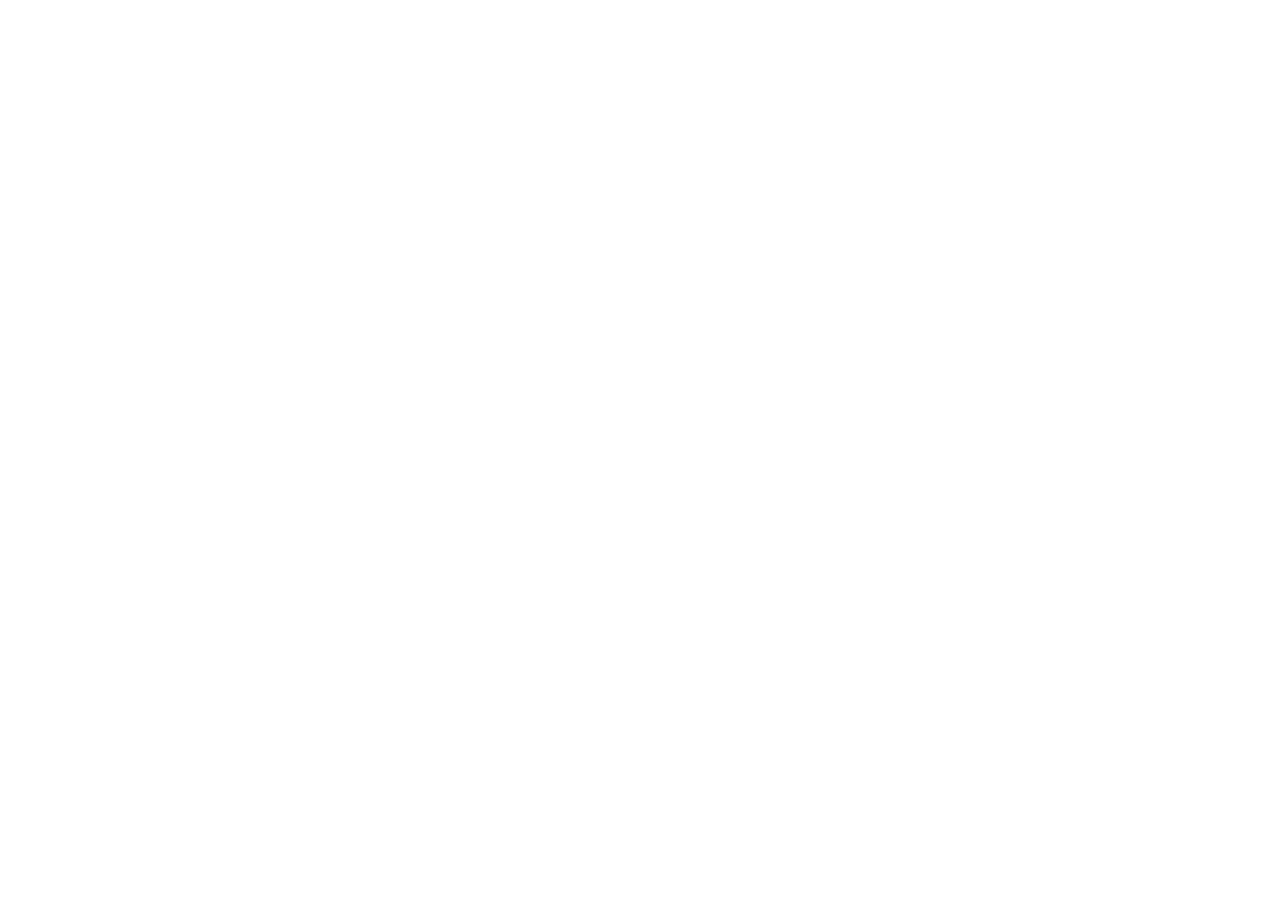
==== index.html @ b4451b31 "first commit" ====
<!DOCTYPE html>
<html lang="en">

<head>
    <meta charset="UTF-8">
    <meta name="viewport" content="width=device-width, initial-scale=1.0">
    <title>Doctor website</title>
    <link rel="stylesheet" href="style.css">
    <link href="https://cdn.jsdelivr.net/npm/bootstrap@5.3.8/dist/css/bootstrap.min.css" rel="stylesheet"
        integrity="sha384-sRIl4kxILFvY47J16cr9ZwB07vP4J8+LH7qKQnuqkuIAvNWLzeN8tE5YBujZqJLB" crossorigin="anonymous">
    
</head>

<body>

    <script src="https://cdn.jsdelivr.net/npm/bootstrap@5.3.8/dist/js/bootstrap.bundle.min.js" integrity="sha384-FKyoEForCGlyvwx9Hj09JcYn3nv7wiPVlz7YYwJrWVcXK/BmnVDxM+D2scQbITxI" crossorigin="anonymous"></script>

</body>

</html>
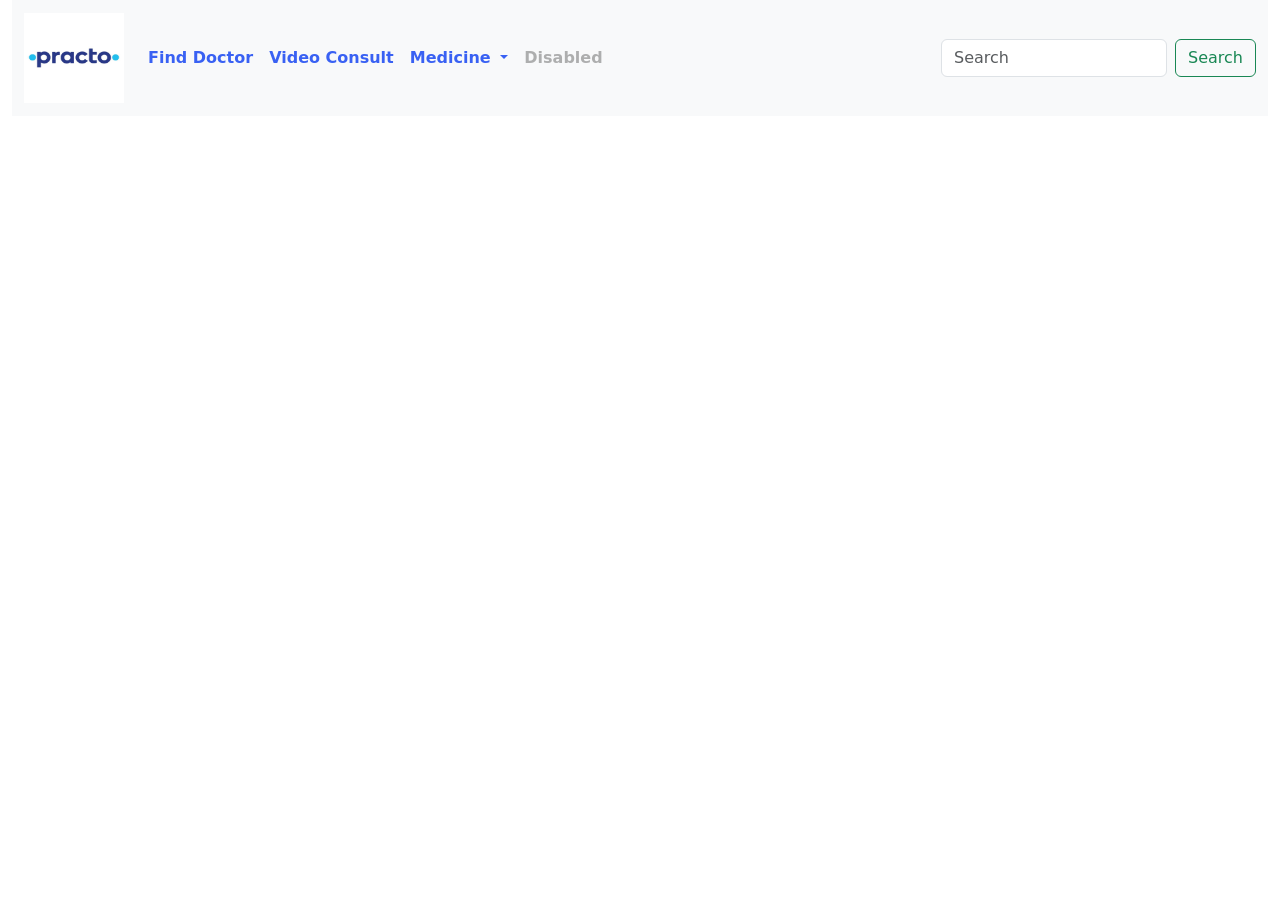
==== commit 55a68914: "nav menu" ====
--- a/index.html
+++ b/index.html
@@ -8,12 +8,125 @@
     <link rel="stylesheet" href="style.css">
     <link href="https://cdn.jsdelivr.net/npm/bootstrap@5.3.8/dist/css/bootstrap.min.css" rel="stylesheet"
         integrity="sha384-sRIl4kxILFvY47J16cr9ZwB07vP4J8+LH7qKQnuqkuIAvNWLzeN8tE5YBujZqJLB" crossorigin="anonymous">
-    
+
 </head>
 
 <body>
+    <div class="container-fluid">
+        <nav class="navbar navbar-expand-lg bg-body-tertiary">
+            <div class="container-fluid">
+                <a class="navbar-brand " href="#"><img src="./asset/Practo Logo PNG Vector (EPS) Free Download.jpg  "
+                        class="logo"></a>
+                <button class="navbar-toggler" type="button" data-bs-toggle="collapse"
+                    data-bs-target="#navbarSupportedContent" aria-controls="navbarSupportedContent"
+                    aria-expanded="false" aria-label="Toggle navigation">
+                    <span class="navbar-toggler-icon"></span>
+                </button>
+                <div class="collapse navbar-collapse" id="navbarSupportedContent">
+                    <ul class="navbar-nav me-auto mb-2 mb-lg-0">
+                        <li class="nav-item">
+                            <a class="nav-link" aria-current="page" href="#">Find Doctor</a>
+                        </li>
+                        <li class="nav-item">
+                            <a class="nav-link" href="#">Video Consult</a>
+                        </li>
+                        <li class="nav-item dropdown">
+                            <a class="nav-link dropdown-toggle" href="#" data-bs-toggle="modal"
+                                data-bs-target="#staticBackdrop">
+                                Medicine
+                            </a>
+                            <ul class="modal">
+                                <li><a class="dropdown-item" href="#">Action</a></li>
+                                <li><a class="dropdown-item" href="#">Another action</a></li>
+                                <li>
+                                    <hr class="dropdown-divider">
+                                </li>
+                                <li><a class="dropdown-item" href="#">Something else here</a></li>
+                            </ul>
+                        </li>
+                        <!-- Modal -->
+                        <div class="modal cart_section fade " id="staticBackdrop" data-bs-backdrop="static"
+                            data-bs-keyboard="false" tabindex="-1" aria-labelledby="staticBackdropLabel"
+                            aria-hidden="true">
+                            <div class="modal-dialog modal-xl">
+                                <div class="modal-content">
+                                    <div class="modal-header">
+                                        <h1 class="modal-title fs-5" id="staticBackdropLabel">Shop</h1>
+                                        <button type="button" class="btn-close" data-bs-dismiss="modal"
+                                            aria-label="Close"></button>
+                                    </div>
+                                    <div class="modal-body">
+                                        <div class="list_1">
 
-    <script src="https://cdn.jsdelivr.net/npm/bootstrap@5.3.8/dist/js/bootstrap.bundle.min.js" integrity="sha384-FKyoEForCGlyvwx9Hj09JcYn3nv7wiPVlz7YYwJrWVcXK/BmnVDxM+D2scQbITxI" crossorigin="anonymous"></script>
+                                            <ul class="list_item p">
+                                                <li><a class="dropdown-item py-2" href="#">Shop By Category</a></li>
+                                                <li><a class="dropdown-item py-2" href="#">Product Grid</a></li>
+                                                <li>
+                                                    <a class="dropdown-item py-2" href="#">Cart</a>
+                                                </li>
+                                                <li><a class="dropdown-item py-2" href="#">Checkout</a></li>
+                                                <li><a class="dropdown-item py-2" href="#">Wishlist</a></li>
+                                                <li><a class="dropdown-item py-2" href="#">Login - Register</a></li>
+                                            </ul>
+                                        </div>
+                                        <div class="card_2">
+                                            <div class="d-flex ">
+
+                                            <div class="card mx-2" style="width: 18rem;">
+                                                <img src="./asset/image.png" class="card-img-top" alt="...">
+                                                <div class="card-body">
+                                                    <img src="./asset/star.png" class="w-25">
+                                                    <h5 class="card-title">Blue medical T -Shirt</h5>
+                                                    <p class="card-text text-primary fw-bold">550/-</p>
+                                                </div>
+                                            </div>
+
+                                            <div class="card mx-2" style="width: 18rem;">
+                                                <img src="./asset/bp.png" class="card-img-top" alt="...">
+                                                <div class="card-body">
+                                                    <img src="./asset/star.png" class="w-25">
+                                                    <h5 class="card-title">Electronic Tonometer</h5>
+                                                    <p class="card-text text-primary fw-bold">1900/-</p>
+                                                </div>
+                                            </div>
+
+                                            <div class="card mx-2" style="width: 18rem;">
+                                                <img src="./asset/thermomiter.png" class="card-img-top" alt="...">
+                                                <div class="card-body">
+                                                    <img src="./asset/star.png" class="w-25">
+                                                    <h5 class="card-title">Blue medical T -Shirt</h5>
+                                                    <p class="card-text text-primary fw-bold">550/-</p>
+                                                </div>
+                                            </div>
+
+                                            </div>
+
+                                        </div>
+
+                                    </div>
+                                    
+                                </div>
+                            </div>
+                        </div>
+                        <li class="nav-item">
+                            <a class="nav-link disabled" aria-disabled="true">Disabled</a>
+                        </li>
+                    </ul>
+                    <form class="d-flex" role="search">
+                        <input class="form-control me-2" type="search" placeholder="Search" aria-label="Search" />
+                        <button class="btn btn-outline-success" type="submit">Search</button>
+                    </form>
+                </div>
+            </div>
+        </nav>
+    </div>
+
+
+
+
+    <script src="https://cdn.jsdelivr.net/npm/bootstrap@5.3.8/dist/js/bootstrap.bundle.min.js"
+        integrity="sha384-FKyoEForCGlyvwx9Hj09JcYn3nv7wiPVlz7YYwJrWVcXK/BmnVDxM+D2scQbITxI"
+        crossorigin="anonymous"></script>
 
 </body>
 
--- a/style.css
+++ b/style.css
@@ -0,0 +1,47 @@
+*{
+    text-decoration: none;
+    margin: 0px;
+    padding: 0px;
+    box-sizing: 0px;
+}
+:root{
+  --text-secondary: #3961F3;
+  --text-primary: #000000;
+}
+a{
+    text-decoration: none;
+}
+.logo{
+    width: 100px;
+    height: 90px;
+}
+
+.nav-item .nav-link{
+    color: var(--text-secondary);
+    font-weight: bold;
+}
+.list_item {
+    list-style: none;
+
+
+}
+.modal-body{
+    display: flex;
+    margin: 10px;
+    gap: 30px;
+}
+.card-title{
+    padding: 0px;
+}
+
+.cart_section{
+    width: 1500px;
+}
+li .dropdown-item:hover{
+    color: #3961F3;
+    text-decoration: underline;
+    
+}
+.list_item{
+    padding: 10px 0px;
+}
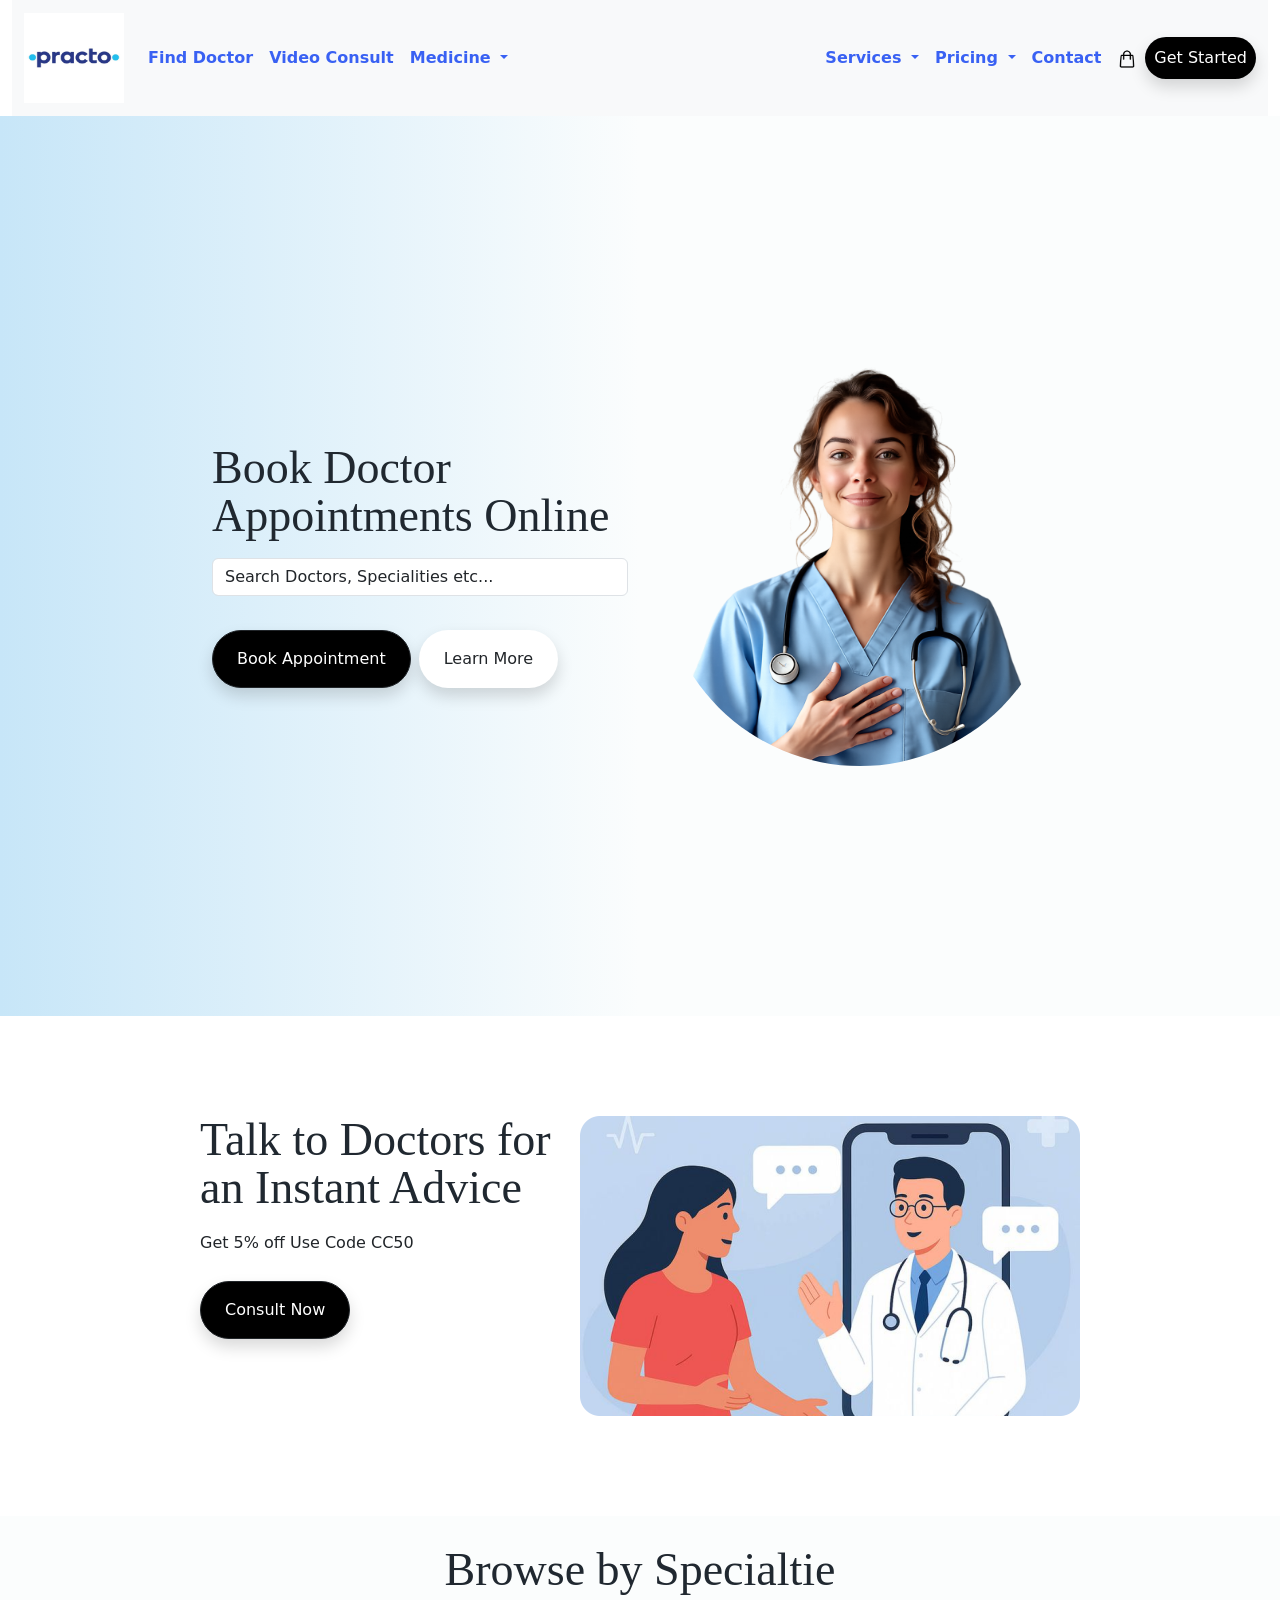
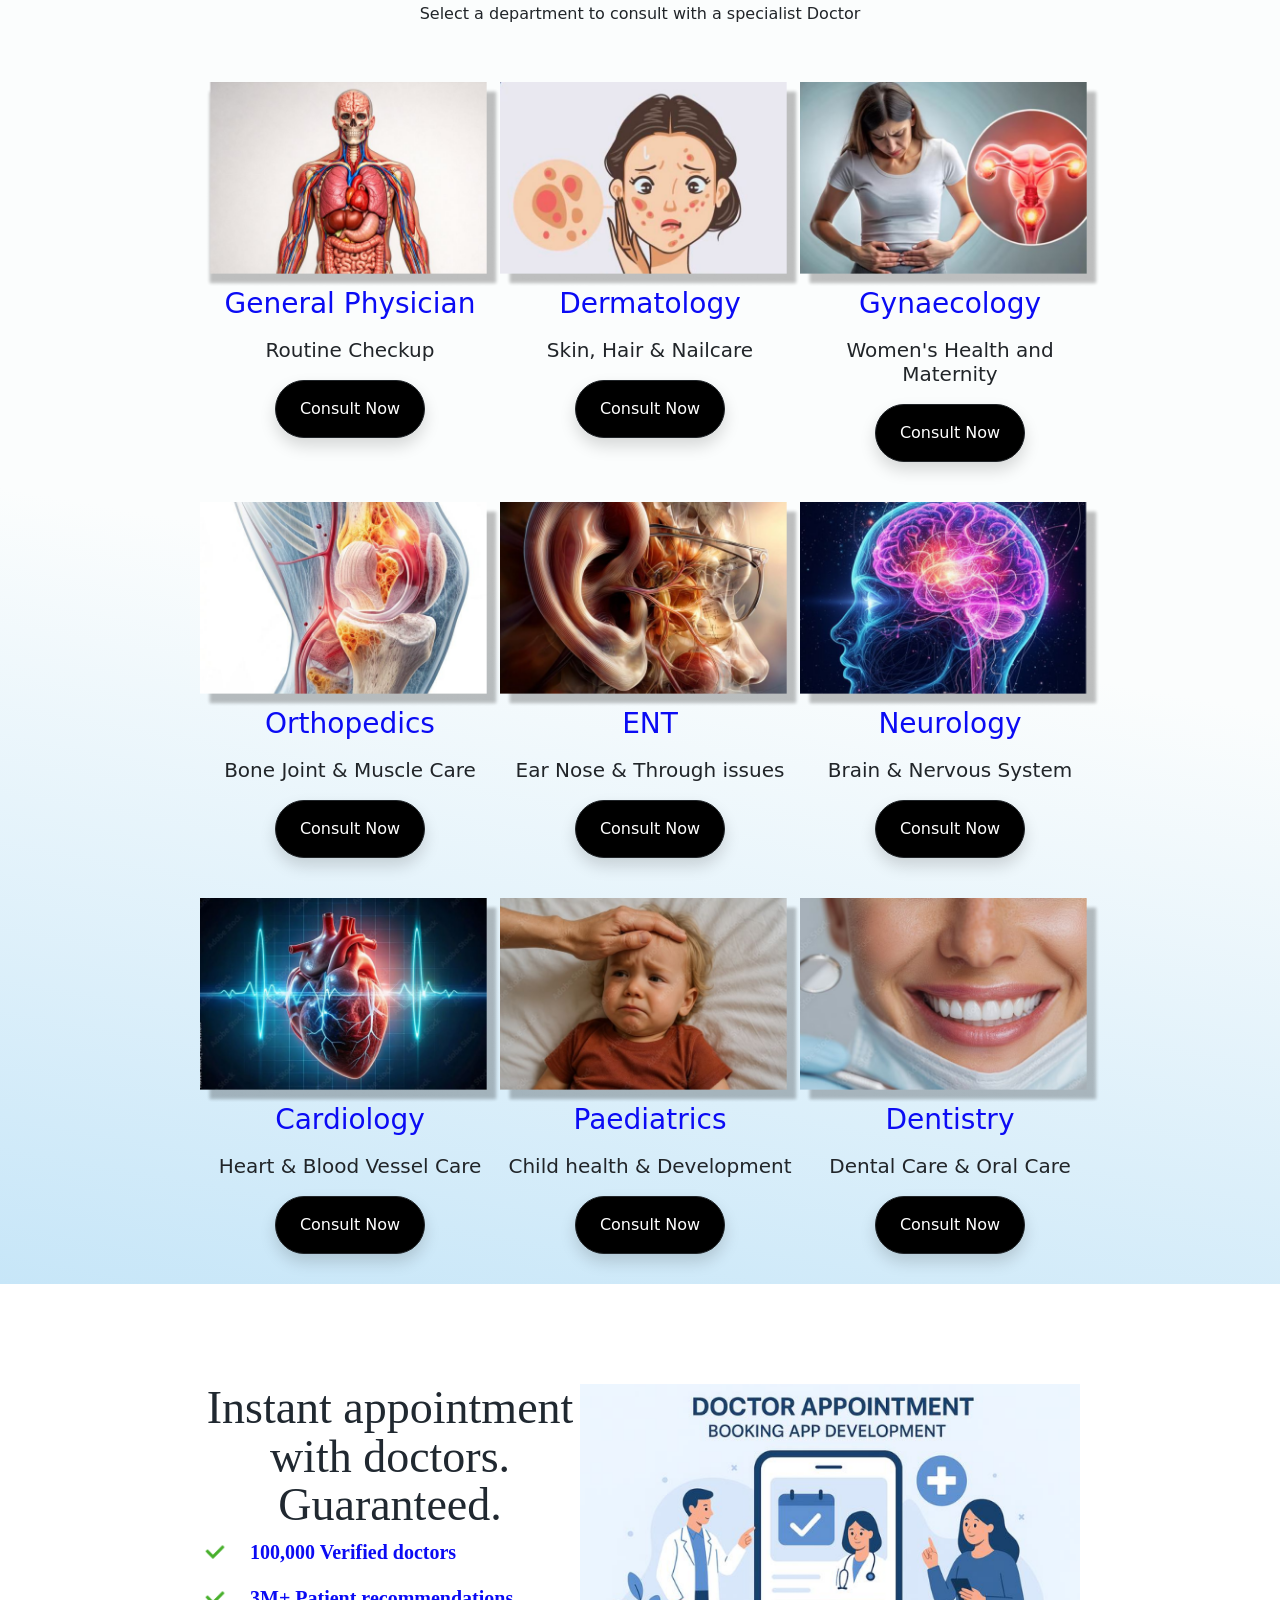
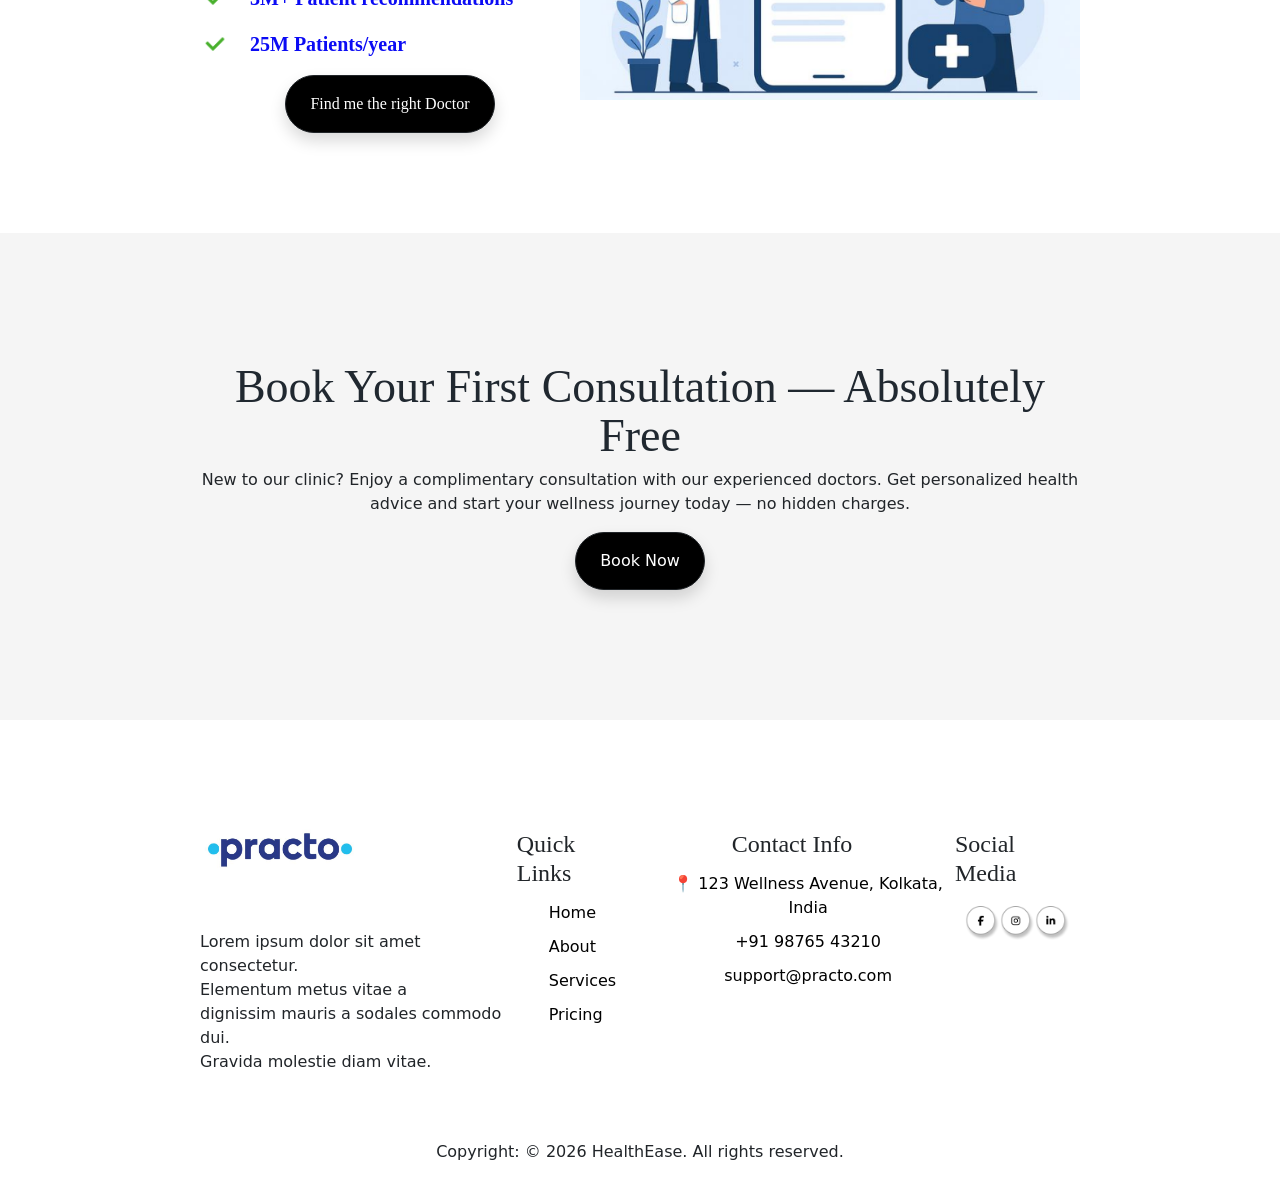
==== commit e567977b: "new git push" ====
--- a/index.html
+++ b/index.html
@@ -4,7 +4,7 @@
 <head>
     <meta charset="UTF-8">
     <meta name="viewport" content="width=device-width, initial-scale=1.0">
-    <title>Doctor website</title>
+    <title>Doctor Homepg</title>
     <link rel="stylesheet" href="style.css">
     <link href="https://cdn.jsdelivr.net/npm/bootstrap@5.3.8/dist/css/bootstrap.min.css" rel="stylesheet"
         integrity="sha384-sRIl4kxILFvY47J16cr9ZwB07vP4J8+LH7qKQnuqkuIAvNWLzeN8tE5YBujZqJLB" crossorigin="anonymous">
@@ -12,10 +12,11 @@
 </head>
 
 <body>
+    <!-- Navbar -->
     <div class="container-fluid">
         <nav class="navbar navbar-expand-lg bg-body-tertiary">
             <div class="container-fluid">
-                <a class="navbar-brand " href="#"><img src="./asset/Practo Logo PNG Vector (EPS) Free Download.jpg  "
+                <a class="navbar-brand " href="#"><img src="./asset/practo.jpg"
                         class="logo"></a>
                 <button class="navbar-toggler" type="button" data-bs-toggle="collapse"
                     data-bs-target="#navbarSupportedContent" aria-controls="navbarSupportedContent"
@@ -25,11 +26,13 @@
                 <div class="collapse navbar-collapse" id="navbarSupportedContent">
                     <ul class="navbar-nav me-auto mb-2 mb-lg-0">
                         <li class="nav-item">
-                            <a class="nav-link" aria-current="page" href="#">Find Doctor</a>
+                            <a class="nav-link" aria-current="page" href="./Pages/find_doctor.html">Find Doctor</a>
                         </li>
                         <li class="nav-item">
                             <a class="nav-link" href="#">Video Consult</a>
                         </li>
+
+                        <!-- Medicine dropdown -->
                         <li class="nav-item dropdown">
                             <a class="nav-link dropdown-toggle" href="#" data-bs-toggle="modal"
                                 data-bs-target="#staticBackdrop">
@@ -72,54 +75,419 @@
                                         <div class="card_2">
                                             <div class="d-flex ">
 
-                                            <div class="card mx-2" style="width: 18rem;">
-                                                <img src="./asset/image.png" class="card-img-top" alt="...">
-                                                <div class="card-body">
-                                                    <img src="./asset/star.png" class="w-25">
-                                                    <h5 class="card-title">Blue medical T -Shirt</h5>
-                                                    <p class="card-text text-primary fw-bold">550/-</p>
+                                                <div class="card mx-2" style="width: 18rem;">
+                                                    <img src="./asset/image.png" class="card-img-top" alt="...">
+                                                    <div class="card-body">
+                                                        <img src="./asset/star.png" class="w-25">
+                                                        <h5 class="card-title">Blue medical T -Shirt</h5>
+                                                        <p class="card-text text-primary fw-bold">550/-</p>
+                                                    </div>
                                                 </div>
+
+                                                <div class="card mx-2" style="width: 18rem;">
+                                                    <img src="./asset/bp.png" class="card-img-top" alt="...">
+                                                    <div class="card-body">
+                                                        <img src="./asset/star.png" class="w-25">
+                                                        <h5 class="card-title">Electronic Tonometer</h5>
+                                                        <p class="card-text text-primary fw-bold">1,900/-</p>
+                                                    </div>
+                                                </div>
+
+                                                <div class="card mx-2" style="width: 18rem;">
+                                                    <img src="./asset/thermomiter.png" class="card-img-top" alt="...">
+                                                    <div class="card-body">
+                                                        <img src="./asset/star.png" class="w-25">
+                                                        <h5 class="card-title">Digital Thermometer</h5>
+                                                        <p class="card-text text-primary fw-bold">1,550/-</p>
+                                                    </div>
+                                                </div>
+
                                             </div>
 
-                                            <div class="card mx-2" style="width: 18rem;">
-                                                <img src="./asset/bp.png" class="card-img-top" alt="...">
-                                                <div class="card-body">
-                                                    <img src="./asset/star.png" class="w-25">
-                                                    <h5 class="card-title">Electronic Tonometer</h5>
-                                                    <p class="card-text text-primary fw-bold">1900/-</p>
-                                                </div>
-                                            </div>
-
-                                            <div class="card mx-2" style="width: 18rem;">
-                                                <img src="./asset/thermomiter.png" class="card-img-top" alt="...">
-                                                <div class="card-body">
-                                                    <img src="./asset/star.png" class="w-25">
-                                                    <h5 class="card-title">Blue medical T -Shirt</h5>
-                                                    <p class="card-text text-primary fw-bold">550/-</p>
-                                                </div>
-                                            </div>
-
-                                            </div>
-
                                         </div>
 
                                     </div>
-                                    
+
                                 </div>
                             </div>
                         </div>
-                        <li class="nav-item">
-                            <a class="nav-link disabled" aria-disabled="true">Disabled</a>
-                        </li>
+
                     </ul>
-                    <form class="d-flex" role="search">
-                        <input class="form-control me-2" type="search" placeholder="Search" aria-label="Search" />
-                        <button class="btn btn-outline-success" type="submit">Search</button>
+
+
+                    <!-- Services Dropdown -->
+                    <li class="nav-item dropdown">
+                        <a class="nav-link dropdown-toggle p-2" href="#" id="servicesDropdown" role="button"
+                            data-bs-toggle="dropdown" aria-expanded="false">
+                            Services
+                        </a>
+
+                        <ul class="dropdown-menu services-menu" aria-labelledby="servicesDropdown">
+
+                            <li>
+                                <a class="dropdown-item" href="#">
+                                    General Consultation
+                                </a>
+                            </li>
+
+                            <li>
+                                <a class="dropdown-item" href="#">
+                                    Specialist Appointments
+                                </a>
+                            </li>
+
+                            <li>
+                                <a class="dropdown-item" href="#">
+                                    Online Video Consultation
+                                </a>
+                            </li>
+
+                            <li>
+                                <a class="dropdown-item" href="#">
+                                    Lab Tests & Diagnostics
+                                </a>
+                            </li>
+
+                        </ul>
+                    </li>
+
+
+                    <!-- pricing dropdown -->
+                    <li class="nav-item dropdown p-2">
+                        <a class="nav-link dropdown-toggle" href="#" id="servicesDropdown" role="button"
+                            data-bs-toggle="dropdown" aria-expanded="false">
+                            Pricing
+                        </a>
+
+                        <ul class="dropdown-menu services-menu" aria-labelledby="servicesDropdown">
+
+                            <li>
+                                <a class="dropdown-item" href="#">
+                                    Basic Plan
+                                </a>
+                            </li>
+
+                            <li>
+                                <a class="dropdown-item" href="#">
+                                    Professional Plan
+                                </a>
+                            </li>
+
+                            <li>
+                                <a class="dropdown-item" href="#">
+                                    Premium Plan
+                                </a>
+                            </li>
+
+
+
+                        </ul>
+                    </li>
+
+                    <!-- contact -->
+                    <li class="nav-item p-2">
+                        <a class="nav-link" href="#">Contact</a>
+                    </li>
+
+                    <!-- Cart -->
+                    <li class="nav-item p-2">
+                        <a class="nav-link" href="./Pages/cart.html"><img src="./asset/cart.png" alt="" width="20px"></a>
+                    </li>
+                    <!-- get started -->
+                    <button class="btn rounded-pill get-started shadow p-2" type="submit">Get Started</button>
                     </form>
                 </div>
             </div>
         </nav>
     </div>
+
+    <!-- Hero Section -->
+    <section class="hero-section">
+
+        <div class="container">
+            <div class="row align-items-center min-vh-100">
+
+                <!-- Left Content -->
+                <div class="col-lg-6">
+
+                    <h1 class="hero-title">
+                        Book Doctor<br>
+                        Appointments Online
+                    </h1>
+
+                    <!-- Search -->
+                    <div class="input-group ">
+
+                        <input class="form-control" type="text" value="Search Doctors, Specialities etc..."
+                            aria-label="readonly input example" readonly>
+
+                    </div>
+
+
+                    <!-- Buttons -->
+                    <div class="d-flex gap-2 mt-4">
+
+                        <button class="btn btn-dark rounded-pill px-4 py-3 shadow">
+                            Book Appointment
+                        </button>
+
+                        <button class="btn learn-btn rounded-pill px-4 py-3 shadow bg-white">
+                            Learn More
+                        </button>
+
+                    </div>
+
+                </div>
+
+
+                <!-- Right Image -->
+                <div class="col-lg-6 text-center">
+
+                    <img src="./asset/Doc.png" alt="Doctor" class="doctor-image rounded-circle" width="450px"
+                        height="450px">
+
+                </div>
+
+            </div>
+        </div>
+    </section>
+
+
+    <!--Talk to Doctors for an Instant Advice -->
+    <section class="part_2">
+        <div class="talk_to_doctor">
+            <h1 class="hero-title">
+                Talk to Doctors for an Instant Advice
+            </h1>
+            <p class="get_5_off">Get 5% off Use Code CC50</p>
+            <button class="btn btn-dark rounded-pill px-4 py-3 shadow">
+                Consult Now
+            </button>
+
+        </div>
+        <img src="./asset/cunsult.png" alt="" width="500px">
+
+        <div>
+
+        </div>
+    </section>
+
+    <!-- Browse by Specialtie -->
+    <section class="part_3">
+        <div class="browse_by">
+            <h1 class="hero-title">
+                Browse by Specialtie
+            </h1>
+            <p>Select a department to consult with a specialist Doctor</p>
+
+        </div>
+        <div class="all_department_cart">
+            <div class="general_physician">
+                <img src="./asset/general_physician.png" alt="" width="300px">
+                <h3 class="title_department">General Physician</h3>
+                <h5 class="routine">Routine Checkup</h5>
+                <button class="btn btn-dark rounded-pill px-4 py-3 shadow">
+                    Consult Now
+                </button>
+            </div>
+
+            <div class="general_physician">
+                <img src="./asset/derma.png" alt="" width="300px">
+                <h3 class="title_department">Dermatology</h3>
+                <h5 class="routine">Skin, Hair & Nailcare</h5>
+                <button class="btn btn-dark rounded-pill px-4 py-3 shadow">
+                    Consult Now
+                </button>
+            </div>
+
+            <div class="general_physician">
+                <img src="./asset/gyno.png" alt="" width="300px">
+                <h3 class="title_department">Gynaecology</h3>
+                <h5 class="routine">Women's Health and Maternity</h5>
+                <button class="btn btn-dark rounded-pill px-4 py-3 shadow">
+                    Consult Now
+                </button>
+            </div>
+        </div>
+
+        <div class="all_department_cart">
+            <div class="general_physician">
+                <img src="./asset/ortho.png" alt="" width="300px">
+                <h3 class="title_department">Orthopedics</h3>
+                <h5 class="routine">Bone Joint & Muscle Care</h5>
+                <button class="btn btn-dark rounded-pill px-4 py-3 shadow">
+                    Consult Now
+                </button>
+            </div>
+
+            <div class="general_physician">
+                <img src="./asset/ent.png" alt="" width="300px">
+                <h3 class="title_department">ENT</h3>
+                <h5 class="routine">Ear Nose & Through issues</h5>
+                <button class="btn btn-dark rounded-pill px-4 py-3 shadow">
+                    Consult Now
+                </button>
+            </div>
+
+            <div class="general_physician">
+                <img src="./asset/Neuro.png" alt="" width="300px">
+                <h3 class="title_department">Neurology</h3>
+                <h5 class="routine">Brain & Nervous System</h5>
+                <button class="btn btn-dark rounded-pill px-4 py-3 shadow">
+                    Consult Now
+                </button>
+            </div>
+        </div>
+
+        <div class="all_department_cart">
+            <div class="general_physician">
+                <img src="./asset/cardio.png" alt="" width="300px">
+                <h3 class="title_department">Cardiology</h3>
+                <h5 class="routine">Heart & Blood Vessel Care</h5>
+                <button class="btn btn-dark rounded-pill px-4 py-3 shadow">
+                    Consult Now
+                </button>
+            </div>
+
+            <div class="general_physician">
+                <img src="./asset/Child.png" alt="" width="300px">
+                <h3 class="title_department">Paediatrics</h3>
+                <h5 class="routine">Child health & Development</h5>
+                <button class="btn btn-dark rounded-pill px-4 py-3 shadow">
+                    Consult Now
+                </button>
+            </div>
+
+            <div class="general_physician">
+                <img src="./asset/dentist.png" alt="" width="300px">
+                <h3 class="title_department">Dentistry</h3>
+                <h5 class="routine">Dental Care & Oral Care</h5>
+                <button class="btn btn-dark rounded-pill px-4 py-3 shadow">
+                    Consult Now
+                </button>
+            </div>
+        </div>
+
+    </section>
+
+    <!-- Instant appointment with doctors. Guaranteed. -->
+    <section class="part_4">
+        <div class="heading">
+            <h1 class="hero-title">
+                Instant appointment with doctors. Guaranteed.
+            </h1>
+            <div class="check">
+                <div>
+                    <img src="./asset/check.png" alt="" width="30px">
+                </div>
+                <div>
+                    <p class="verified">100,000 Verified doctors</p>
+
+                </div>
+            </div>
+
+            <div class="check">
+                <div>
+                    <img src="./asset/check.png" alt="" width="30px">
+                </div>
+                <div>
+                    <p class="verified">3M+ Patient recommendations</p>
+
+                </div>
+            </div>
+
+            <div class="check">
+                <div>
+                    <img src="./asset/check.png" alt="" width="30px">
+                </div>
+                <div>
+                    <p class="verified">25M Patients/year</p>
+
+                </div>
+            </div>
+            <button class="btn btn-dark rounded-pill px-4 py-3 shadow">
+                Find me the right Doctor
+            </button>
+
+        </div>
+
+
+        <div>
+            <img src="./asset/appointment.png" alt="" width="500px">
+        </div>
+
+    </section>
+
+    <!--  Book Your First Consultation -->
+    <section class="part_5">
+
+        <div>
+            <h1 class="hero-title">
+                Book Your First Consultation — Absolutely Free </h1>
+            <p>New to our clinic? Enjoy a complimentary consultation with our experienced doctors. Get personalized
+                health advice and start your wellness journey today — no hidden charges.</p>
+            <button class="btn btn-dark rounded-pill px-4 py-3 shadow">
+                Book Now
+            </button>
+
+        </div>
+
+    </section>
+
+    <!--  Footer -->
+    <section class="part_6">
+        <div class="logo_1">
+            <img src="./asset/practo.jpg" alt="" width="160px">
+            <p>Lorem ipsum dolor sit amet consectetur. <br> Elementum metus vitae a <br> dignissim mauris a sodales commodo dui.
+                 <br>Gravida  molestie diam vitae.</p>
+        </div>
+
+        <div class="quick_link">
+            <h4 class="for_footer">Quick Links</h4>
+            <ul class="list_items">
+                <li><a href="#">Home</a></li>
+                <li><a href="#">About</a></li>
+                <li><a href="#">Services</a></li>
+                <li><a href="#">Pricing</a></li>
+            </ul>
+        </div>
+
+        <div class="contact_info">
+            <h4 class="for_footer">Contact Info</h4>
+            <ul class="list_items">
+                <li><a href="#">📍 123 Wellness Avenue, Kolkata, India</a></li>
+                <li><a href="#">+91 98765 43210</a></li>
+                <li><a href="#">support@practo.com</a></li>
+            </ul>
+
+        </div>
+
+        <div class="social_link">
+            <h4 class="for_footer">Social Media</h4>
+            <ul class="link_items">
+                <div>
+                    <li><a href="#"><img src="./asset/facebook.png" alt="" width="35px"></a></li>
+
+                </div>
+                <div>
+                    <li><a href="#"><img src="./asset/insta.png" alt="" width="35px"></a></li>
+
+
+                </div>
+                <div>
+                    <li><a href="#"><img src="./asset/linkedin.png" alt="" width="35px"></a></li>
+
+                </div>
+
+            </ul>
+
+        </div>
+       
+    </section>
+    <section class="Copyright">
+         <p>Copyright: © 2026 HealthEase. All rights reserved.</p>
+    </section>
+
 
 
 
--- a/style.css
+++ b/style.css
@@ -1,47 +1,482 @@
-*{
+* {
     text-decoration: none;
     margin: 0px;
-    padding: 0px;
-    box-sizing: 0px;
-}
-:root{
-  --text-secondary: #3961F3;
-  --text-primary: #000000;
-}
-a{
+    padding: 0px ;
+    box-sizing: border-box;
+    list-style: none;
+}
+
+:root {
+    --text-secondary: #3961F3;
+    --text-primary: #000000;
+}
+
+a {
     text-decoration: none;
 }
-.logo{
+
+.logo {
     width: 100px;
     height: 90px;
 }
 
-.nav-item .nav-link{
+.nav-item .nav-link {
     color: var(--text-secondary);
     font-weight: bold;
 }
+
 .list_item {
     list-style: none;
 
 
 }
-.modal-body{
+
+.modal-body {
     display: flex;
     margin: 10px;
     gap: 30px;
 }
-.card-title{
+
+.card-title {
     padding: 0px;
 }
 
-.cart_section{
+.cart_section {
     width: 1500px;
 }
-li .dropdown-item:hover{
+
+li .dropdown-item:hover {
     color: #3961F3;
     text-decoration: underline;
-    
-}
-.list_item{
+
+}
+
+.list_item {
     padding: 10px 0px;
+}
+
+.card-img-top:hover {}
+
+
+.get-started {
+    background-color: #000 !important;
+    color: #fff !important;
+    border: 1px solid #000;
+    transition: all 0.3s ease;
+}
+
+.get-started:hover {
+    background-color: #0d14e4 !important;
+    color: #f6f6fa !important;
+    border-color: #0a0a0a;
+    box-shadow: 0 .5rem 1rem rgba(13, 110, 253, .25);
+    transform: translateY(-2px);
+}
+
+.btn-dark {
+    background-color: #000 !important;
+    color: #fff !important;
+    transition: all 0.3s ease;
+    box-shadow: 15px black !important;
+}
+
+.btn-dark:hover {
+    background-color: #0d14e4 !important;
+    color: #f6f6fa !important;
+    box-shadow: 0 .5rem 1rem rgba(13, 110, 253, .25);
+    transform: translateY(-2px);
+
+}
+
+.rounded-pill:hover {
+    background-color: #0d14e4 !important;
+    color: #f6f6fa !important;
+    box-shadow: 0 .5rem 1rem rgba(13, 110, 253, .25);
+    transform: translateY(-2px);
+
+}
+
+
+.hero-title {
+    font-family: Georgia, serif;
+    font-size: 46px;
+    line-height: 1.05;
+    color: #202830;
+
+}
+
+.doctor-image {
+    width: 400px;
+    height: 400px;
+
+}
+
+.input-group {
+    padding: 10px 0px;
+}
+
+.hero-section {
+    padding: 0 200px;
+    background: linear-gradient(90deg, #c7e6f8 0%, #fbfdfd 50%);
+}
+
+.btn-check[disabled]+.btn,
+.btn-check:disabled+.btn {
+    pointer-events: none;
+    filter: none;
+    color: white;
+}
+
+.container-fluid {
+    padding: 0px 200px;
+}
+
+.container,
+.container-fluid,
+.container-xxl,
+.container-xl,
+.container-lg,
+.container-md,
+.container-sm {
+    --bs-gutter-x: 1.5rem;
+    --bs-gutter-y: 0;
+    width: 100%;
+    padding-right: calc(var(--bs-gutter-x)*0.5);
+    padding-left: calc(var(--bs-gutter-x)*0.5);
+    margin: 0px 300px;
+}
+
+.part_2 {
+    padding: 100px 200px;
+    display: flex;
+}
+
+.get_5_off {
+    padding: 10px 0px;
+}
+
+.browse_by {
+    text-align: center;
+    padding: 20px 0px;
+
+}
+
+.part_3 {
+    padding: 10px 200px;
+    background: linear-gradient(10deg, #c7e6f8 0%, #fbfdfd 50%);
+
+
+}
+
+.general_physician {
+    text-align: center;
+}
+
+.title_department {
+    color: #0b0bf4;
+}
+
+.routine {
+    padding: 10px 0px;
+}
+
+.all_department_cart {
+    display: flex;
+    justify-content: space-between;
+    padding: 20px 0px;
+}
+
+.part_4 {
+    padding: 100px 200px;
+    display: flex;
+}
+
+.guarnteed {
+    font-family: Georgia, serif;
+    color: #0b0bf4;
+}
+
+.heading {
+    display: ;
+}
+
+.verified {
+    font-size: 20px;
+    font-weight: 600;
+    color: #0b0bf4;
+}
+
+.check {
+    display: flex;
+    gap: 20px;
+
+}
+
+.part_5 {
+    padding: 130px 200px;
+    text-align: center;
+    background-color: #F5F5F5;
+
+}
+
+.for_footer {
+    font-family: Georgia, serif;
+
+}
+
+.list_items a {
+    text-decoration: none;
+    color: #000;
+
+}
+
+.list_items li {
+    padding: 5px 0px;
+}
+
+.link_items {
+    display: flex;
+    padding: 10px;
+
+}
+
+.part_6 {
+    padding: 50px 200px;
+    display: flex;
+    justify-content: space-between;
+}
+
+.quick_link {
+    padding: 60px 0px 0px 0px;
+}
+
+.contact_info {
+    padding: 60px 0px 0px 0px;
+    text-align: center;
+
+}
+
+.social_link {
+    padding: 60px 0px 0px 0px;
+
+}
+
+.Copyright {
+    text-align: center;
+}
+
+.breadcrumb-item active {
+    text-align: center;
+    color: #fff;
+
+}
+
+
+.breadcrumb a {
+    text-decoration: none;
+    text-align: center;
+    color: #fff;
+    font-weight: bold;
+
+}
+
+.heading {
+    font-family: Georgia, serif;
+    color: #fff;
+    text-align: center;
+}
+
+.cart_1 {
+
+    padding: 200px 300px;
+    background-image: url(./asset/Cartimage.jpg);
+    background-repeat: no-repeat;
+    background-size: cover;
+}
+
+.input-group {
+    border-radius: 20px;
+    width: 100px;
+    text-align: center;
+}
+
+.price {
+    color: #356ee9;
+}
+
+.date {
+    font-size: 15px;
+}
+
+.cart_2 {
+    display: flex;
+    justify-content: space-between;
+    padding: 50px 200px;
+}
+
+.product_cart {
+    display: flex;
+    gap: 10px;
+}
+
+.heading_finddoc {
+    font-family: Georgia, serif;
+
+}
+
+.list_form {
+    margin: 20px;
+    background-color: #f6f6f9;
+    padding: 20px;
+    border-radius: 10px;
+}
+
+.doc_name {
+    font-size: 15px;
+    font-weight: bold;
+}
+
+.btn-light {
+    box-shadow: #d5d5d5 2px 2px 1px 1px !important;
+    padding: 0px 10px;
+}
+
+.top_doctor {
+    display: flex;
+    margin: 30px;
+    background-color: #faf7f7;
+    padding: 20px;
+    border-radius: 20px;
+    gap: 10px;
+    box-shadow: #d5d5d5 2px 2px 1px 1px !important;
+
+
+}
+
+.doc_verify {
+    display: flex;
+    gap: 10px;
+}
+
+.rating {
+    display: flex;
+    gap: 10px;
+}
+
+.department {
+    padding: 0px;
+}
+
+.book_appointment {
+    background: linear-gradient(190deg, #c7e6f8 0%, #fbfdfd 80%);
+
+}
+
+.view_all {
+    color: #356ee9;
+    text-align: center;
+}
+
+.cercle {
+    background-color: #0b0bf4;
+    color: #F5F5F5;
+    width: 50px;
+    height: 50px;
+    border-radius: 50%;
+    text-align: center;
+    font-weight: bold;
+    font-size: 20px;
+    padding-top: 10px;
+}
+
+.cercle2 {
+    background-color: #F5F5F5;
+    color: #0c0c0c;
+    width: 50px;
+    height: 50px;
+    border-radius: 50%;
+    text-align: center;
+    font-weight: bold;
+    font-size: 20px;
+    padding-top: 10px;
+}
+
+.doctor_details {
+    display: flex;
+    justify-content: space-evenly;
+    padding: 20px 50px;
+    background: linear-gradient(190deg, #c7e6f8 0%, #fbfdfd 80%);
+
+
+}
+
+.summary {
+    display: flex;
+    justify-content: space-between;
+    text-align: center;
+}
+
+.steps_heading {
+    font-size: 12px;
+    padding: 10px 0px;
+}
+
+.rular {
+    width: 150px;
+    margin-top: 30px;
+
+}
+
+.dr_priya {
+    background-color: #F5F5F5;
+    border-radius: 20px;
+    display: flex;
+    justify-content: space-evenly;
+    padding: 20px 150px 10px 20px;
+    gap: 30px;
+    margin: 20px 0px;
+}
+
+.description_list {
+    padding: 0px 20px 0px 0px;
+}
+
+.qualities {
+    background-color: #F4F8FE;
+    margin: 20px;
+    padding: 30px;
+    border: 1px solid rgb(167, 167, 167);
+    display: flex;
+    justify-content: space-evenly;
+    border-radius: 10px;
+    text-align: center;
+    box-shadow: #b8b6b6 6px 5px;
+}
+.qualities_1{
+    display: flex;
+}
+
+.all_aboutdoc {
+    background-color: #F5F5F5;
+    border-radius: 20px;
+    box-shadow: #6a6a6a 6px 5px;
+}
+.experience_8years p{
+    padding: 5px 20px;
+    line-height: 2px;
+}
+.qualities_p{
+    font-weight: bold;
+}
+.view_more{
+    color: #478BE8;
+}
+.about_doctor{
+    margin: 20px;
+    padding: 10px 5px 20px 5px;
+}
+.available_date{
+    display: flex;
+    margin: 20px ;
+    gap: 15px;
 }
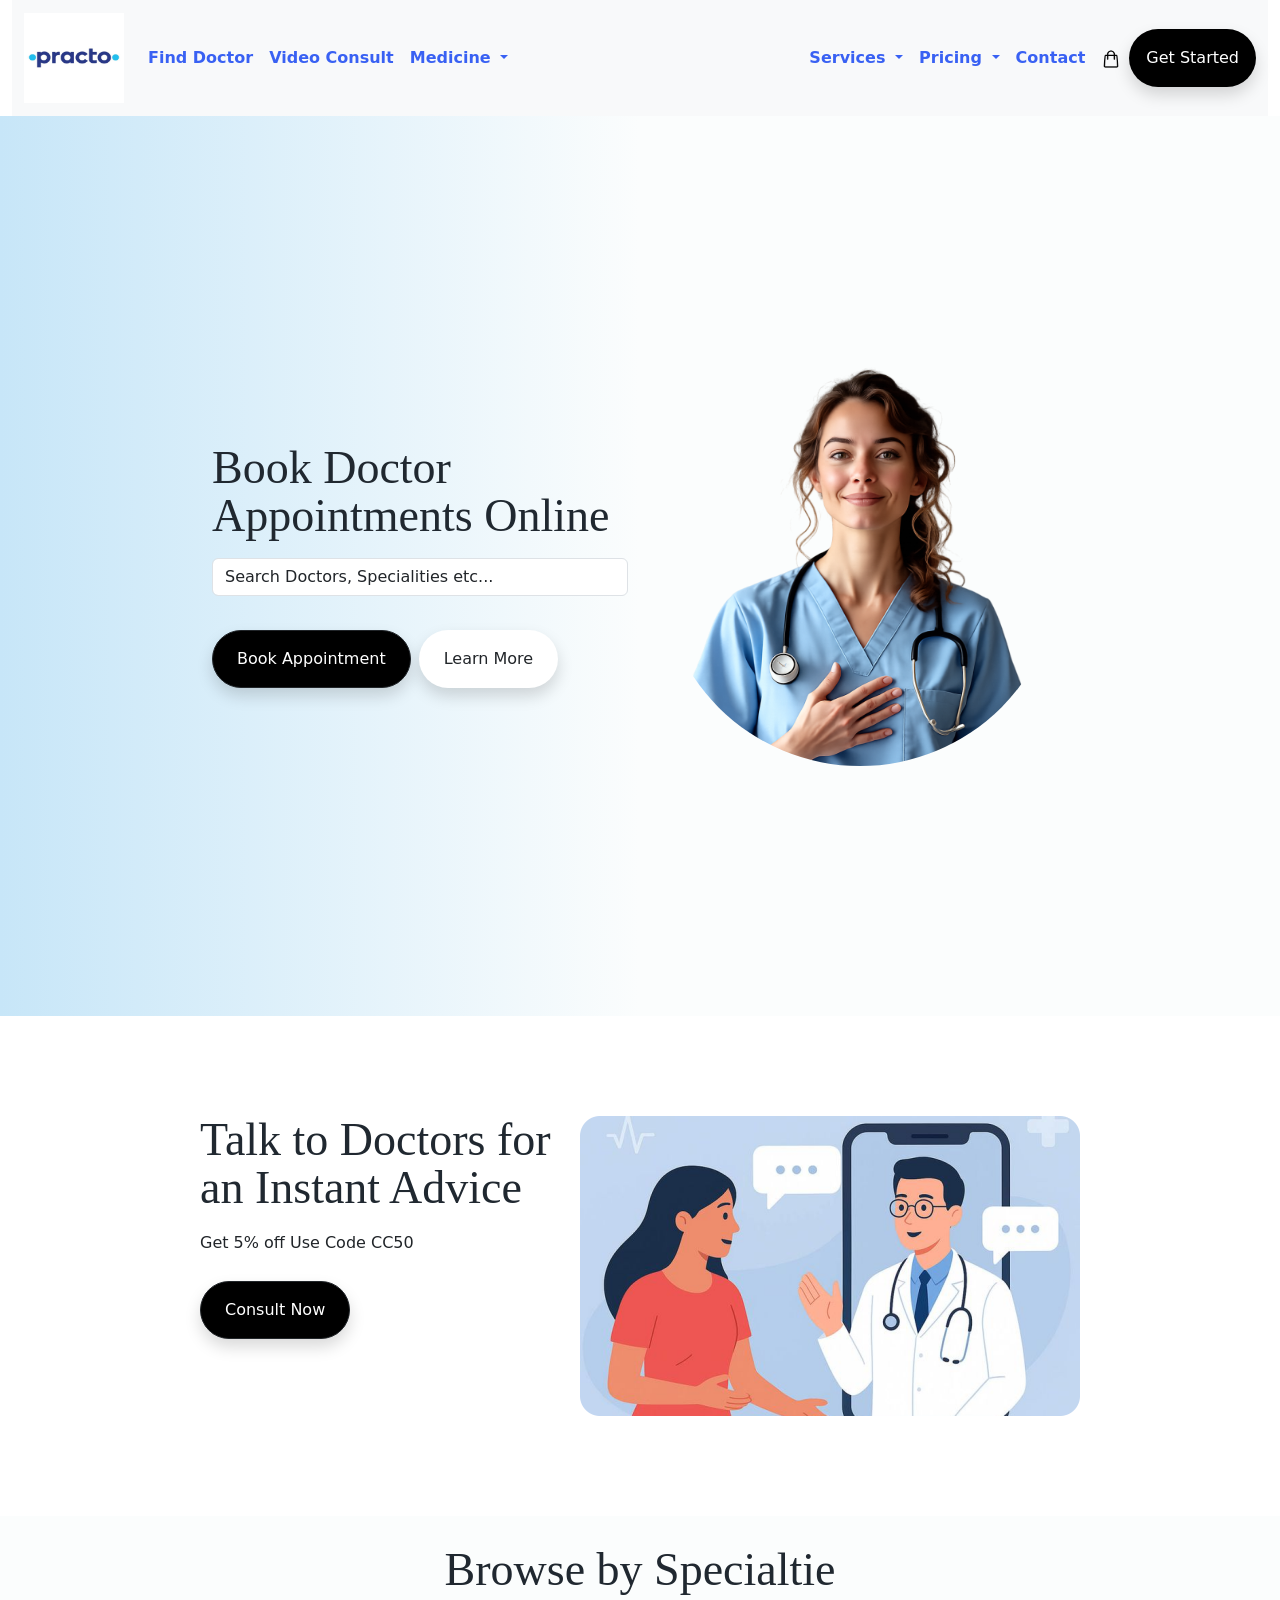
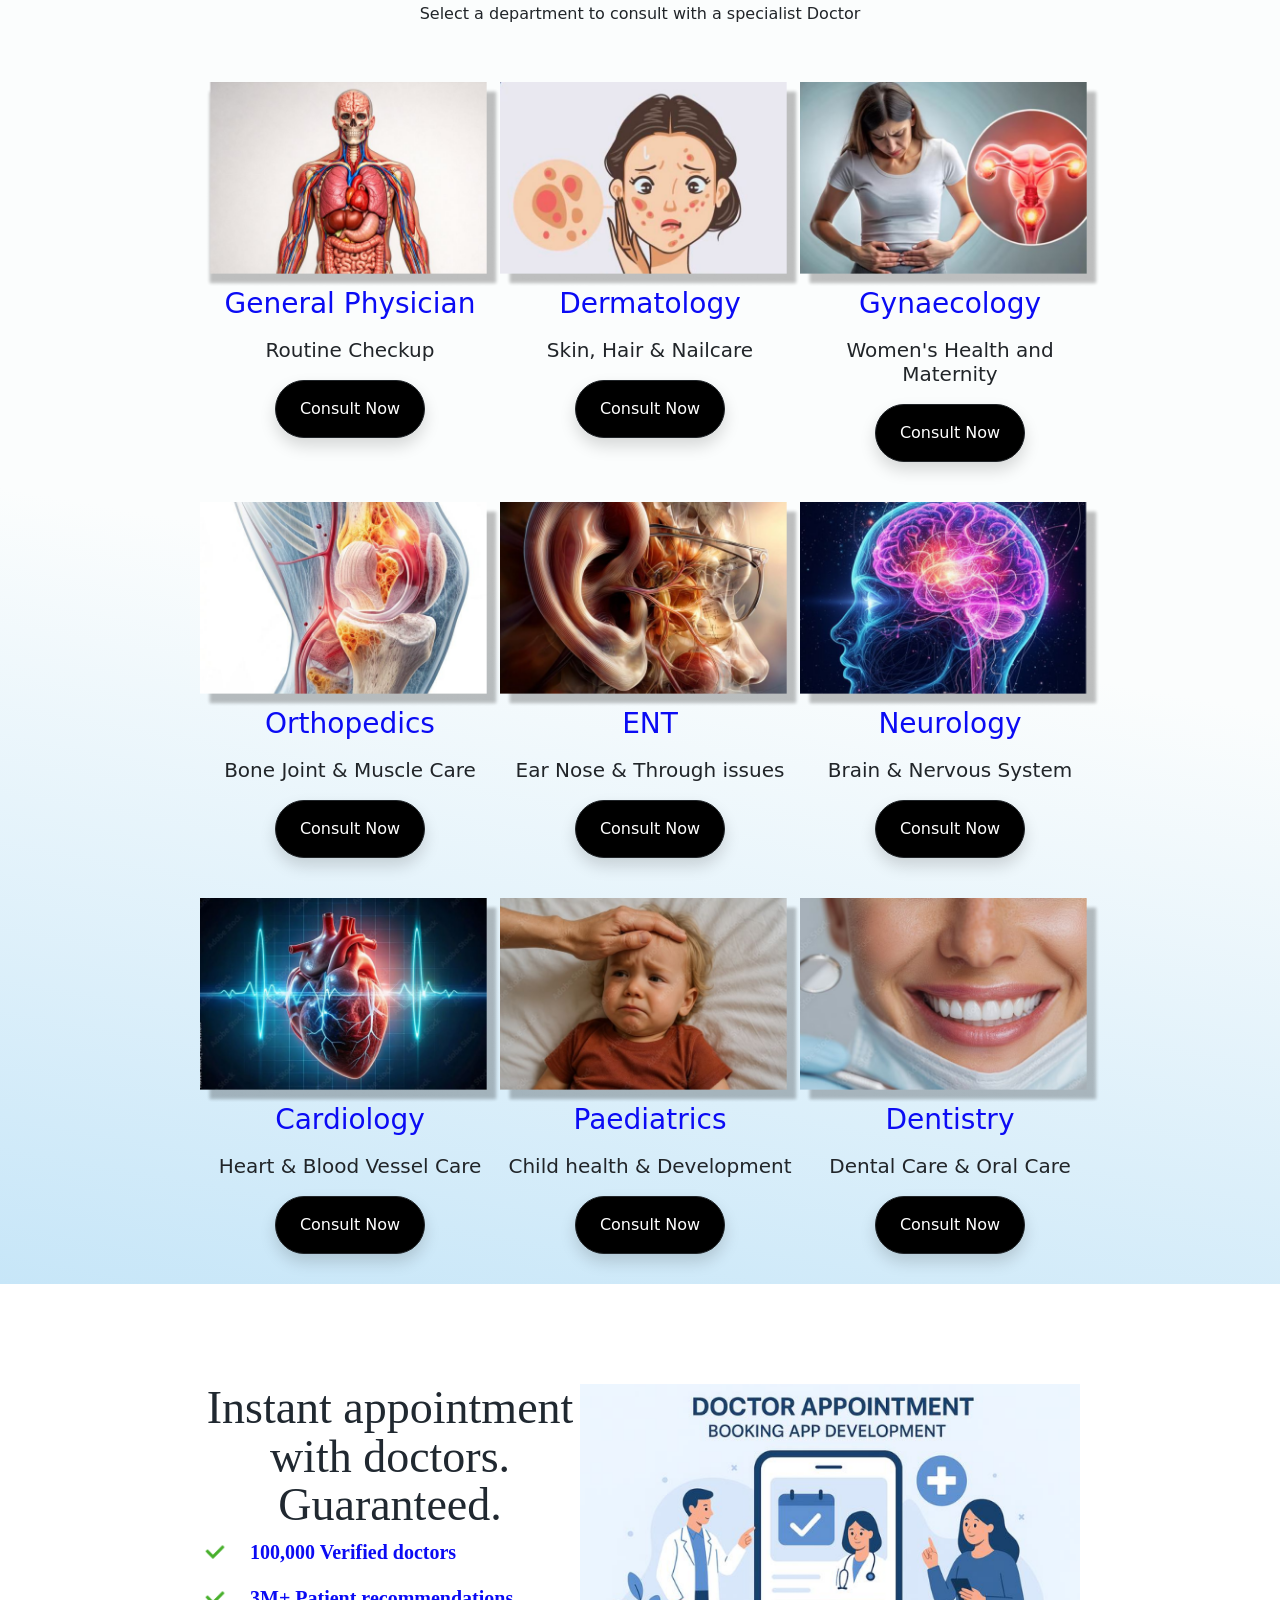
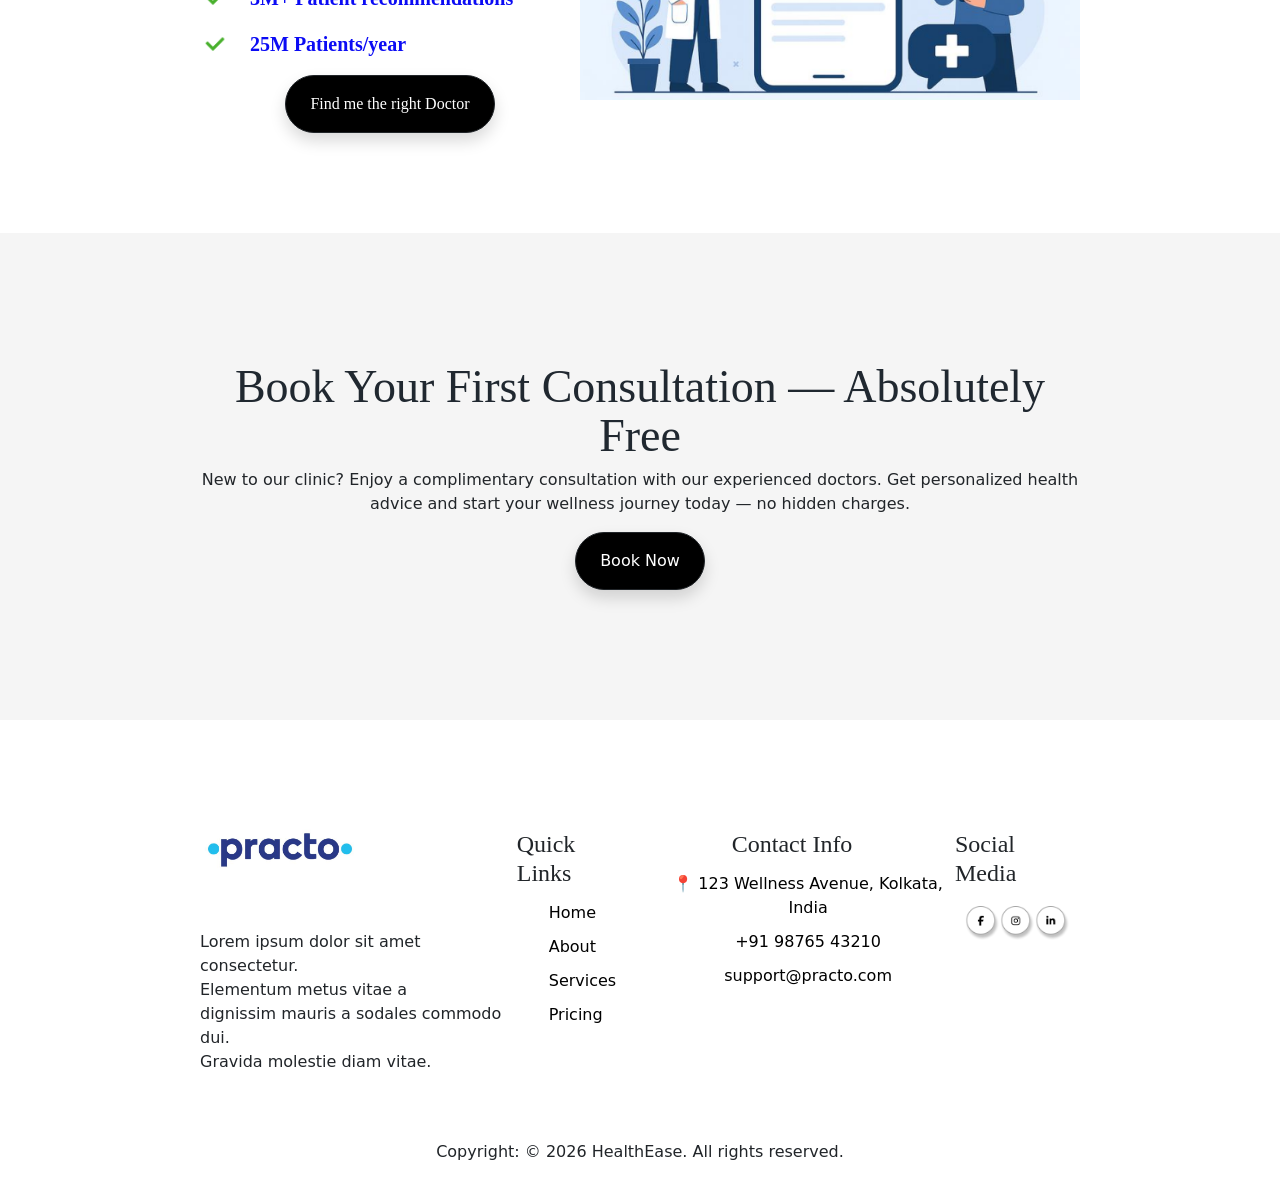
==== commit 588176fb: "I complete changes" ====
--- a/index.html
+++ b/index.html
@@ -29,7 +29,7 @@
                             <a class="nav-link" aria-current="page" href="./Pages/find_doctor.html">Find Doctor</a>
                         </li>
                         <li class="nav-item">
-                            <a class="nav-link" href="#">Video Consult</a>
+                            <a class="nav-link" href="./Pages/video.html">Video Consult</a>
                         </li>
 
                         <!-- Medicine dropdown -->
@@ -186,7 +186,7 @@
 
                     <!-- contact -->
                     <li class="nav-item p-2">
-                        <a class="nav-link" href="#">Contact</a>
+                        <a class="nav-link" href="./Pages/contact.html">Contact</a>
                     </li>
 
                     <!-- Cart -->
@@ -194,7 +194,7 @@
                         <a class="nav-link" href="./Pages/cart.html"><img src="./asset/cart.png" alt="" width="20px"></a>
                     </li>
                     <!-- get started -->
-                    <button class="btn rounded-pill get-started shadow p-2" type="submit">Get Started</button>
+                    <a href="./Pages/login.html"><button class="btn rounded-pill get-started shadow p-3" type="submit">Get Started</button></a>
                     </form>
                 </div>
             </div>
@@ -227,13 +227,13 @@
                     <!-- Buttons -->
                     <div class="d-flex gap-2 mt-4">
 
-                        <button class="btn btn-dark rounded-pill px-4 py-3 shadow">
+                        <a href="./Pages/find_doctor.html"><button class="btn btn-dark rounded-pill px-4 py-3 shadow">
                             Book Appointment
-                        </button>
-
-                        <button class="btn learn-btn rounded-pill px-4 py-3 shadow bg-white">
+                        </button></a>
+
+                        <a href="#"><button class="btn learn-btn rounded-pill px-4 py-3 shadow bg-white">
                             Learn More
-                        </button>
+                        </button></a>
 
                     </div>
 
@@ -260,9 +260,9 @@
                 Talk to Doctors for an Instant Advice
             </h1>
             <p class="get_5_off">Get 5% off Use Code CC50</p>
-            <button class="btn btn-dark rounded-pill px-4 py-3 shadow">
+            <a href="./Pages/find_doctor.html"><button class="btn btn-dark rounded-pill px-4 py-3 shadow">
                 Consult Now
-            </button>
+            </button></a>
 
         </div>
         <img src="./asset/cunsult.png" alt="" width="500px">
@@ -286,27 +286,27 @@
                 <img src="./asset/general_physician.png" alt="" width="300px">
                 <h3 class="title_department">General Physician</h3>
                 <h5 class="routine">Routine Checkup</h5>
-                <button class="btn btn-dark rounded-pill px-4 py-3 shadow">
-                    Consult Now
-                </button>
+                <a href="./Pages/find_doctor.html"><button class="btn btn-dark rounded-pill px-4 py-3 shadow">
+                    Consult Now
+                </button></a>
             </div>
 
             <div class="general_physician">
                 <img src="./asset/derma.png" alt="" width="300px">
                 <h3 class="title_department">Dermatology</h3>
                 <h5 class="routine">Skin, Hair & Nailcare</h5>
-                <button class="btn btn-dark rounded-pill px-4 py-3 shadow">
-                    Consult Now
-                </button>
+                <a href="./Pages/find_doctor.html"><button class="btn btn-dark rounded-pill px-4 py-3 shadow">
+                    Consult Now
+                </button></a>
             </div>
 
             <div class="general_physician">
                 <img src="./asset/gyno.png" alt="" width="300px">
                 <h3 class="title_department">Gynaecology</h3>
                 <h5 class="routine">Women's Health and Maternity</h5>
-                <button class="btn btn-dark rounded-pill px-4 py-3 shadow">
-                    Consult Now
-                </button>
+                <a href="./Pages/find_doctor.html"><button class="btn btn-dark rounded-pill px-4 py-3 shadow">
+                    Consult Now
+                </button></a>
             </div>
         </div>
 
@@ -315,27 +315,27 @@
                 <img src="./asset/ortho.png" alt="" width="300px">
                 <h3 class="title_department">Orthopedics</h3>
                 <h5 class="routine">Bone Joint & Muscle Care</h5>
-                <button class="btn btn-dark rounded-pill px-4 py-3 shadow">
-                    Consult Now
-                </button>
+               <a href="./Pages/find_doctor.html"> <button class="btn btn-dark rounded-pill px-4 py-3 shadow">
+                    Consult Now
+                </button></a>
             </div>
 
             <div class="general_physician">
                 <img src="./asset/ent.png" alt="" width="300px">
                 <h3 class="title_department">ENT</h3>
                 <h5 class="routine">Ear Nose & Through issues</h5>
-                <button class="btn btn-dark rounded-pill px-4 py-3 shadow">
-                    Consult Now
-                </button>
+               <a href="./Pages/find_doctor.html"> <button class="btn btn-dark rounded-pill px-4 py-3 shadow">
+                    Consult Now
+                </button></a>
             </div>
 
             <div class="general_physician">
                 <img src="./asset/Neuro.png" alt="" width="300px">
                 <h3 class="title_department">Neurology</h3>
                 <h5 class="routine">Brain & Nervous System</h5>
-                <button class="btn btn-dark rounded-pill px-4 py-3 shadow">
-                    Consult Now
-                </button>
+               <a href="./Pages/find_doctor.html"> <button class="btn btn-dark rounded-pill px-4 py-3 shadow">
+                    Consult Now
+                </button></a>
             </div>
         </div>
 
@@ -344,27 +344,27 @@
                 <img src="./asset/cardio.png" alt="" width="300px">
                 <h3 class="title_department">Cardiology</h3>
                 <h5 class="routine">Heart & Blood Vessel Care</h5>
-                <button class="btn btn-dark rounded-pill px-4 py-3 shadow">
-                    Consult Now
-                </button>
+               <a href="./Pages/find_doctor.html"><button class="btn btn-dark rounded-pill px-4 py-3 shadow">
+                    Consult Now
+                </button></a> 
             </div>
 
             <div class="general_physician">
                 <img src="./asset/Child.png" alt="" width="300px">
                 <h3 class="title_department">Paediatrics</h3>
                 <h5 class="routine">Child health & Development</h5>
-                <button class="btn btn-dark rounded-pill px-4 py-3 shadow">
-                    Consult Now
-                </button>
+              <a href="./Pages/find_doctor.html">  <button class="btn btn-dark rounded-pill px-4 py-3 shadow">
+                    Consult Now
+                </button></a>
             </div>
 
             <div class="general_physician">
                 <img src="./asset/dentist.png" alt="" width="300px">
                 <h3 class="title_department">Dentistry</h3>
                 <h5 class="routine">Dental Care & Oral Care</h5>
-                <button class="btn btn-dark rounded-pill px-4 py-3 shadow">
-                    Consult Now
-                </button>
+                <a href="./Pages/find_doctor.html"><button class="btn btn-dark rounded-pill px-4 py-3 shadow">
+                    Consult Now
+                </button></a>
             </div>
         </div>
 
@@ -405,9 +405,9 @@
 
                 </div>
             </div>
-            <button class="btn btn-dark rounded-pill px-4 py-3 shadow">
+            <a href="./Pages/find_doctor.html"><button class="btn btn-dark rounded-pill px-4 py-3 shadow">
                 Find me the right Doctor
-            </button>
+            </button></a>
 
         </div>
 
@@ -426,9 +426,9 @@
                 Book Your First Consultation — Absolutely Free </h1>
             <p>New to our clinic? Enjoy a complimentary consultation with our experienced doctors. Get personalized
                 health advice and start your wellness journey today — no hidden charges.</p>
-            <button class="btn btn-dark rounded-pill px-4 py-3 shadow">
+            <a href="./Pages/find_doctor.html"><button class="btn btn-dark rounded-pill px-4 py-3 shadow">
                 Book Now
-            </button>
+            </button></a>
 
         </div>
 
--- a/style.css
+++ b/style.css
@@ -1,7 +1,7 @@
 * {
     text-decoration: none;
     margin: 0px;
-    padding: 0px ;
+    padding: 0px;
     box-sizing: border-box;
     list-style: none;
 }
@@ -116,7 +116,7 @@
 }
 
 .hero-section {
-    padding: 0 200px;
+    padding: 0px 200px;
     background: linear-gradient(90deg, #c7e6f8 0%, #fbfdfd 50%);
 }
 
@@ -131,12 +131,7 @@
     padding: 0px 200px;
 }
 
-.container,
-.container-fluid,
-.container-xxl,
-.container-xl,
-.container-lg,
-.container-md,
+
 .container-sm {
     --bs-gutter-x: 1.5rem;
     --bs-gutter-y: 0;
@@ -289,9 +284,10 @@
 .cart_1 {
 
     padding: 200px 300px;
-    background-image: url(./asset/Cartimage.jpg);
-    background-repeat: no-repeat;
-    background-size: cover;
+    background-image: url(./asset/cart2.jpg);
+    background-repeat: ;
+    background-size: ;
+    background-position: center;
 }
 
 .input-group {
@@ -452,7 +448,8 @@
     text-align: center;
     box-shadow: #b8b6b6 6px 5px;
 }
-.qualities_1{
+
+.qualities_1 {
     display: flex;
 }
 
@@ -460,23 +457,591 @@
     background-color: #F5F5F5;
     border-radius: 20px;
     box-shadow: #6a6a6a 6px 5px;
-}
-.experience_8years p{
+    padding: 20px;
+
+}
+
+.experience_8years p {
     padding: 5px 20px;
     line-height: 2px;
 }
-.qualities_p{
+
+.qualities_p {
     font-weight: bold;
 }
-.view_more{
+
+.view_more {
     color: #478BE8;
-}
-.about_doctor{
+    font-weight: 600;
+
+}
+
+.view_more a {
+    text-decoration: none;
+
+
+}
+
+.about_doctor {
     margin: 20px;
     padding: 10px 5px 20px 5px;
 }
-.available_date{
-    display: flex;
-    margin: 20px ;
+
+.available_date {
+    display: flex;
+    margin: 20px;
     gap: 15px;
+}
+
+.select_date {
+    height: 90px;
+    width: 52px;
+    background: linear-gradient(10deg, #7dcaf3 10%, #f0f0fa 80%);
+    border-radius: 50px;
+    text-align: center;
+    padding: 15px 10px 5px 10px;
+    border: 1px solid rgb(213, 211, 211);
+    margin: 5px;
+
+}
+
+.select_date_active {
+    height: 90px;
+    width: 52px;
+    background-color: #0b0bf4;
+    color: #ffffff;
+    border-radius: 50px;
+    text-align: center;
+    padding: 15px 10px 5px 10px;
+    border: 1px solid rgb(213, 211, 211);
+    margin: 5px;
+}
+
+.select_date:hover {
+    color: #fffdfd;
+    background-color: #0d14e4 !important;
+
+}
+
+.date_list {
+    display: flex;
+    justify-content: space-evenly;
+    padding: 0px 20px 20px 20px;
+}
+
+.select_time {
+    width: 90px;
+    height: 30px;
+    background-color: #fefbfb;
+    border-radius: 10px;
+    border: 1px solid rgb(226, 224, 224);
+    padding: 5px 0px;
+    text-align: center;
+    box-shadow: #c1c1c1 2px 3px;
+}
+
+.time_list {
+    display: inline-flex;
+    gap: 5px;
+    margin: 20px;
+    padding: 0px 20px 20px 20px;
+
+}
+
+.select_time:hover {
+    color: #fffdfd;
+    background-color: #0d14e4 !important;
+
+}
+
+.appointment_summary_heading {
+    display: flex;
+    justify-content: space-between;
+    padding: 10px 0px;
+
+
+}
+
+.appointment_summary {
+    border: 1px solid rgb(194, 193, 193);
+    border-radius: 20px;
+    margin: 20px;
+    padding: 20px;
+}
+
+.may_15th {
+    padding: 0px 10px;
+    display: flex;
+    gap: 10px;
+}
+
+.may_15th p {
+    font-weight: 600;
+}
+
+.btn-dark1 {
+    background-color: #000 !important;
+    color: #fff !important;
+    transition: all 0.3s ease;
+    box-shadow: 15px black !important;
+    width: 100%;
+    margin: 20px 0px;
+}
+
+.btn-dark:hover {
+    background-color: #0d14e4 !important;
+    color: #f6f6fa !important;
+    box-shadow: 0 .5rem 1rem rgba(13, 110, 253, .25);
+    transform: translateY(-2px);
+
+}
+
+.encrypted {
+    text-align: center;
+}
+
+.video_person {
+    mar
+}
+
+.video_person img {
+    margin-left: -15px;
+
+
+
+}
+
+.video_consultation {
+    display: flex;
+    gap: 50px;
+    padding: 10px 0px 30px 10px;
+}
+
+.video_part3 {
+    padding: 50px 200px;
+    background-color: #F5F5F5;
+    display: flex;
+    gap: 20px;
+}
+
+.points {
+    display: flex;
+    gap: 20px;
+    padding: 10px 0px;
+}
+
+.services_ {
+    display: flex;
+    justify-content: space-between;
+
+}
+
+.customer_satisfaction h1 {
+    font-family: Georgia, serif;
+    font-size: 64px;
+    text-align: center;
+}
+
+.customer_satisfaction {
+    display: flex;
+    padding: 60px 0px 0px 0px;
+}
+
+.customer_satisfaction p {
+    padding: 15px;
+}
+
+.innovation_and {
+    display: flex;
+    padding: 60px 0px 0px 0px;
+
+}
+
+.innovation_and h1 {
+    font-family: Georgia, serif;
+    font-size: 64px;
+    text-align: center;
+
+}
+
+.innovation_and p {
+    padding: 30px 15px;
+
+}
+
+.how_it_work {
+    padding: 50px 200px;
+}
+
+.how_it_work_head {
+    font-family: Georgia, serif;
+    font-size: 40px;
+    text-align: center;
+    padding: 20px;
+}
+
+.connecting_line {
+    width: 550px;
+    height: 10px;
+    background-color: #F4F4F4;
+    color: #f0f0fa;
+    margin: 80px 0px;
+
+}
+
+.process {
+    display: flex;
+}
+
+.sneha_roy {
+    padding: 50px 200px;
+    display: flex;
+    justify-content: space-evenly;
+    gap: 30px;
+
+
+}
+
+.doc_details {
+    text-align: center;
+}
+
+.doctor_name {
+    padding: 15px;
+}
+
+.book_videocall {
+    font-family: Georgia, 'Times New Roman', Times, serif;
+    font-size: 40px;
+    padding: 10px;
+}
+
+.price {
+    display: flex;
+    justify-content: space-between;
+    color: #000;
+    padding: 10px;
+}
+
+.price_details {
+    padding: 80px 0px 0px 0px;
+}
+
+.addons {
+    background-color: #F4F4F4;
+    text-align: center;
+    font-weight: bold;
+    padding: 10px;
+    border-radius: 8px;
+    width: 450px;
+    margin: 10px 0px;
+    box-shadow: #c3c1c1 3px 4px;
+}
+
+.paragrah {
+    font-family: Georgia, 'Times New Roman', Times, serif;
+    font-size: 35px;
+    padding: 20px 0px;
+    text-align: center;
+}
+
+.contact_hero1 {
+    padding: 200px 200px;
+    background-image: url(./asset/handshake.jpg);
+    background-repeat: no-repeat;
+    background-size: cover;
+    background-position: center;
+    color: #f0f0fa;
+    text-align: center;
+    height: 500px;
+}
+
+.con_head {
+    font-family: Georgia, 'Times New Roman', Times, serif;
+    text-align: center;
+}
+
+.patient_details2 {
+    padding: 50px 200px;
+}
+
+.patient_head {
+    font-family: Georgia, 'Times New Roman', Times, serif;
+}
+
+.enter_name p {
+    text-transform: capitalize;
+    font-size: 20px;
+    padding: 40px 0px 0pc 0px;
+}
+
+.enter_name_dropdown {
+    display: flex;
+    justify-content: space-between;
+}
+
+.name_input {
+    width: 500px;
+    padding: 8px 8px;
+    background-color: #F5F5F5;
+    border-radius: 10px;
+    text-decoration: none;
+    border: none;
+}
+
+.input_items {
+    display: flex;
+    justify-content: space-between;
+}
+
+.dropdown_list {
+    margin: 40px 0px 0px 0px;
+}
+
+.address_ {
+    width: 1120px;
+    padding: 15px;
+    background-color: #F5F5F5;
+    border-radius: 10px;
+    border: none;
+}
+
+.massage_ {
+    width: 1120px;
+    padding: 10px 0px 100px 10px;
+    background-color: #F5F5F5;
+    border-radius: 20px;
+    border: none;
+    margin: 0px 0px 20px 0px;
+}
+
+.support {
+    padding: 50px 200px;
+    display: flex;
+    justify-content: space-between;
+}
+
+.location {
+    padding: 50px 200px;
+    background-color: #F4F4F4;
+}
+
+.heading_howtofind {
+    display: flex;
+    justify-content: space-between;
+}
+
+.lorem {
+    padding-top: 30px;
+}
+
+.opening_hours {
+    font-family: Georgia, 'Times New Roman', Times, serif;
+}
+
+.location_info {
+    background-color: #ffffff;
+    padding: 20px;
+    width: 600px;
+}
+
+.details {
+    display: flex;
+    gap: 20px;
+}
+
+.add_div {
+    padding: 150px 0px 0px 0px;
+}
+
+.login_section {
+    padding: 200px;
+    background-color: #dcdbdb;
+}
+
+.login {
+    background-color: #FFFFFF;
+    text-align: center;
+    box-shadow: #000 19px 18px;
+    padding: 20px;
+    border: 1px solid rgb(172, 170, 170);
+
+
+
+}
+
+.login_heading {
+    font-family: Georgia, 'Times New Roman', Times, serif;
+    font-size: 50px;
+    text-align: center;
+    padding: 20px 0px;
+}
+
+.join_community {
+    font-size: 29px;
+    text-align: center;
+
+}
+
+.login p {
+    padding: 10px;
+    text-align: center;
+
+}
+
+.name_input_login {
+    width: 820px;
+    padding: 10px 20px;
+    border: none;
+    border-radius: 10px;
+    background-color: #F5F5F5;
+    margin: 10px 0px;
+
+}
+
+.input_items_login p {
+    padding: 0px 150px;
+    text-align: start;
+}
+
+.button_login {
+    padding: 50px 0px;
+    text-align: center;
+}
+
+.back_arrow {
+    text-align: start;
+}
+
+.dint_have_acc {
+    padding: 80px 0px;
+    text-align: center;
+    color: #0b0bf4;
+    font-weight: 600;
+    font-size: 20px;
+}
+
+.dint_have_acc a {
+    text-decoration: none;
+
+}
+
+.confirmation {
+
+    padding: 20px 300px;
+}
+
+.confirm_date {
+    display: flex;
+    padding: 10px 0px;
+    gap: 10px;
+}
+
+.dr_priyaa_confirmation {
+    display: flex;
+    justify-content: space-evenly;
+    padding: 20px;
+    background-color: #FFFFFF;
+    margin: 20px 0px;
+    box-shadow: #0a0a0a 13px 18px;
+    border: 1px solid rgb(203, 203, 203);
+}
+
+.contact_us {
+    font-weight: 600;
+    color: #3961F3;
+}
+
+.helping_zone {
+    border: 1px solid rgb(188, 185, 185);
+    padding: 20px 30px;
+    margin: 30px 0px;
+}
+
+.need_help {
+    display: flex;
+    gap: 10px;
+}
+
+.trust_area {
+    display: flex;
+    justify-content: space-evenly;
+    padding: 30px 200px;
+}
+
+.three_points {
+    display: flex;
+    gap: 10px;
+}
+
+.payment_section {
+    padding: 50px 300px;
+    
+}
+
+.upi_pay {
+    background-color: #c1effc;
+    padding: 10px 15px 0px 15px;
+    border: 1px solid blue;
+    border-radius: 8px 8px 0px 0px;
+    display: flex;
+    justify-content: space-between;
+}
+
+.wallet {
+    padding: 10px 15px 0px 15px;
+    border: 1px solid rgb(150, 150, 152);
+    display: flex;
+    justify-content: space-between;
+
+}
+
+.wallet:hover {
+    background-color: #c1effc;
+
+}
+
+.payment_options h2 {
+    padding: 20px 0px;
+}
+
+.details_doc_priya {
+    border: 1px solid rgb(169, 166, 166);
+    padding: 10px;
+}
+
+.all_taxes {
+    border: 1px solid rgb(180, 178, 178);
+    padding: 10px 15px 0px 15px;
+    display: flex;
+    justify-content: space-between;
+
+}
+.all_taxes_button{
+    padding: 25px 0px;
+    text-align: center;
+}
+.billing_details h2{
+    padding: 20px 0px;
+}
+.note{
+    font-weight: bold;
+    color: #777676;
+}
+.note_practo{
+    padding:  0px 10px;
+}
+.qr_payment{
+    padding: 50px 300px;
+    text-align: center;
+}
+.qr_payment h5{
+    color: blue;
+}
+.time_{
+    color: rgb(21, 128, 21);
+    font-weight: bold;
+}
+.qr_payment img{
+padding: 20px;
 }
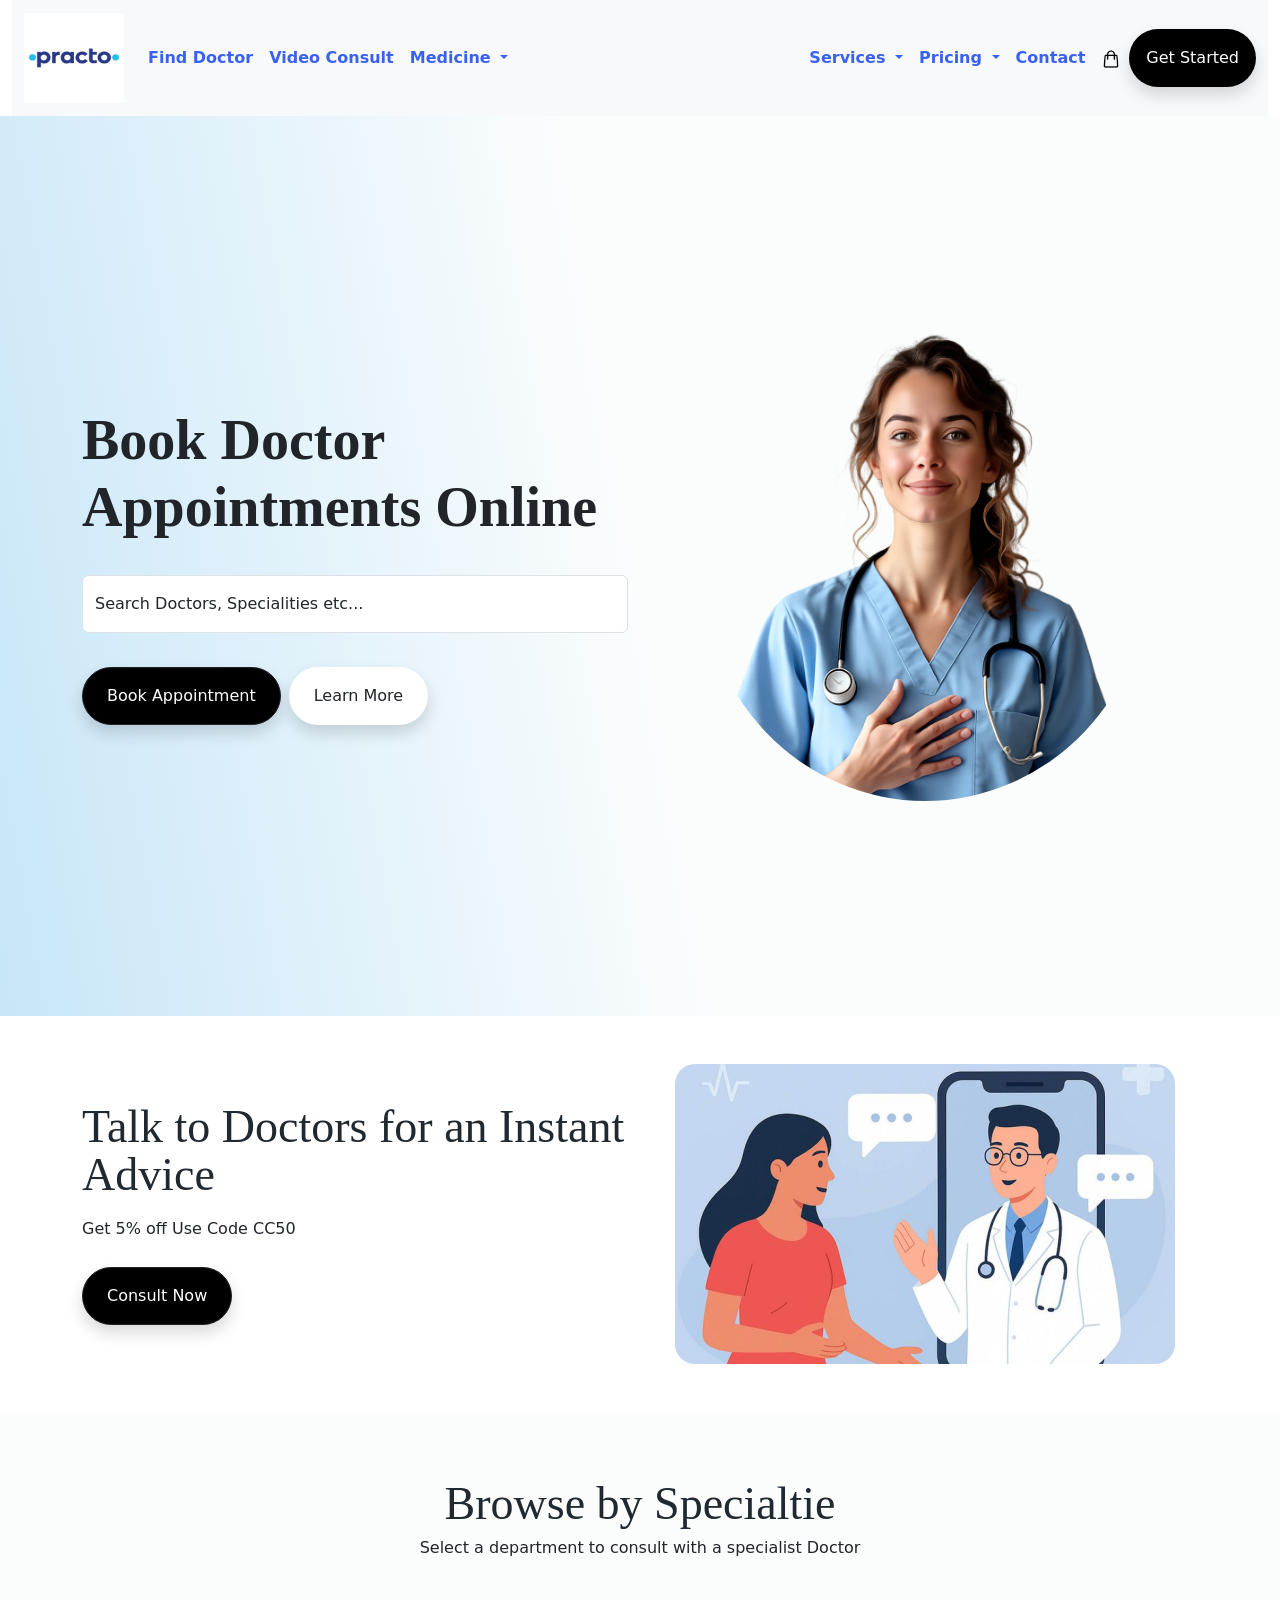
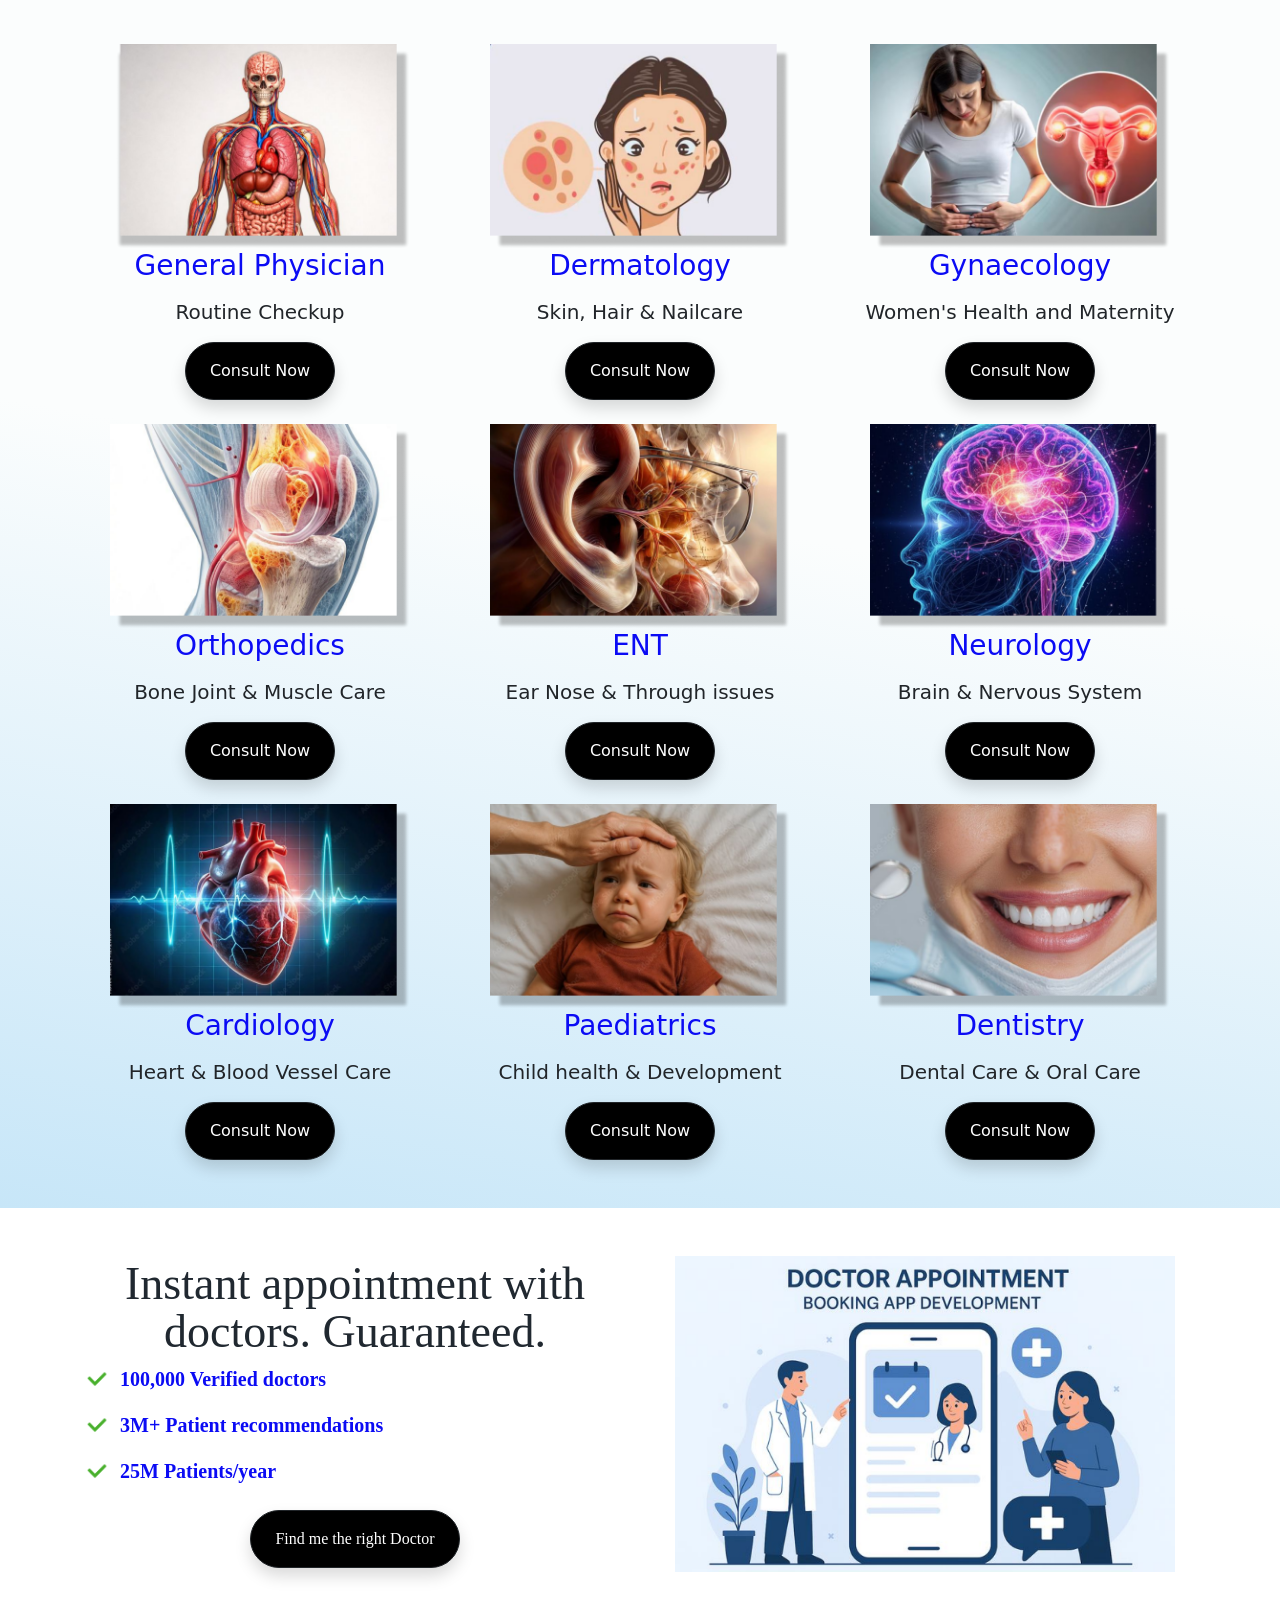
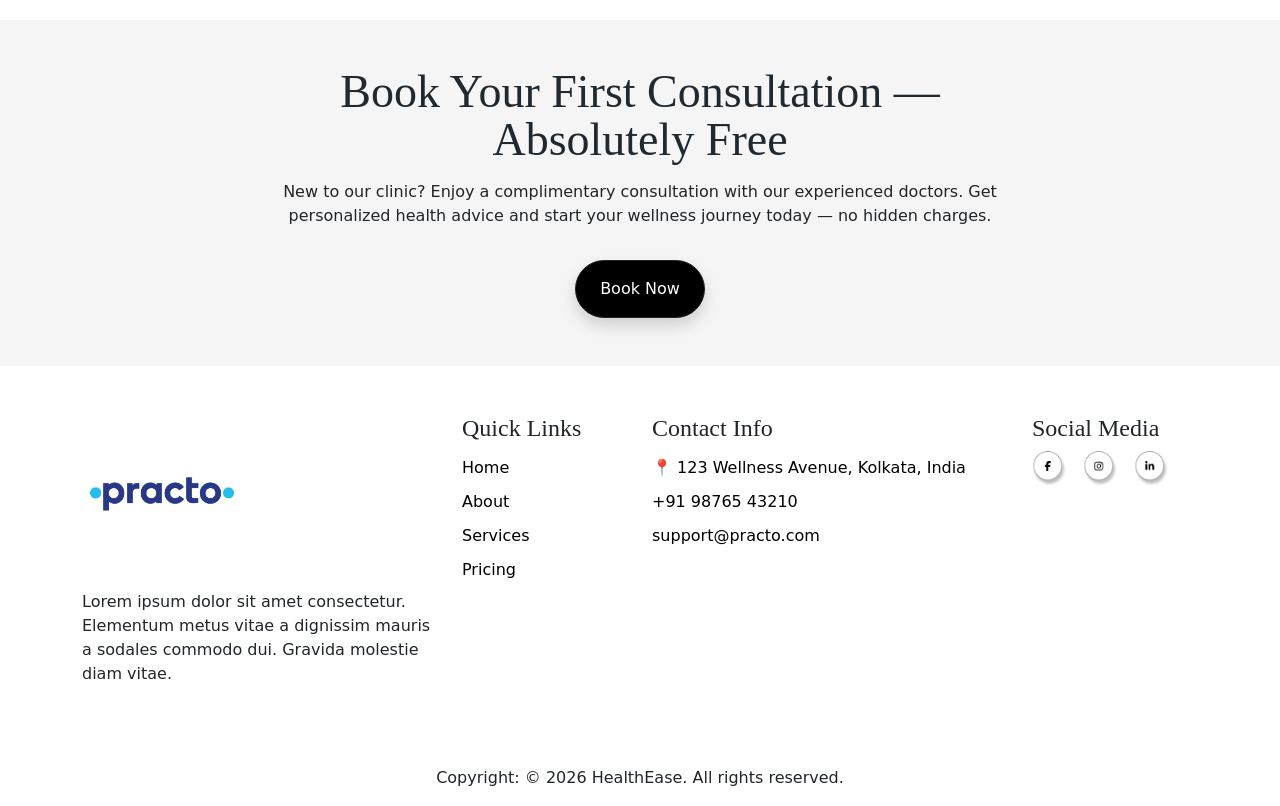
==== commit 1fa9d0af: "Update cart responsive design" ====
--- a/index.html
+++ b/index.html
@@ -16,8 +16,7 @@
     <div class="container-fluid">
         <nav class="navbar navbar-expand-lg bg-body-tertiary">
             <div class="container-fluid">
-                <a class="navbar-brand " href="#"><img src="./asset/practo.jpg"
-                        class="logo"></a>
+                <a class="navbar-brand " href="#"><img src="./asset/practo.jpg" class="logo"></a>
                 <button class="navbar-toggler" type="button" data-bs-toggle="collapse"
                     data-bs-target="#navbarSupportedContent" aria-controls="navbarSupportedContent"
                     aria-expanded="false" aria-label="Toggle navigation">
@@ -191,16 +190,19 @@
 
                     <!-- Cart -->
                     <li class="nav-item p-2">
-                        <a class="nav-link" href="./Pages/cart.html"><img src="./asset/cart.png" alt="" width="20px"></a>
+                        <a class="nav-link" href="./Pages/cart.html"><img src="./asset/cart.png" alt=""
+                                width="20px"></a>
                     </li>
                     <!-- get started -->
-                    <a href="./Pages/login.html"><button class="btn rounded-pill get-started shadow p-3" type="submit">Get Started</button></a>
+                    <a href="./Pages/login.html"><button class="btn rounded-pill get-started shadow p-3"
+                            type="submit">Get Started</button></a>
                     </form>
                 </div>
             </div>
         </nav>
     </div>
 
+
     <!-- Hero Section -->
     <section class="hero-section">
 
@@ -208,284 +210,453 @@
             <div class="row align-items-center min-vh-100">
 
                 <!-- Left Content -->
-                <div class="col-lg-6">
-
-                    <h1 class="hero-title">
-                        Book Doctor<br>
+                <div class="col-12 col-lg-6 text-center text-lg-start">
+
+                    <h1 class="hero-title-head display-4 fw-bold">
+                        Book Doctor<br class="d-none d-sm-block">
                         Appointments Online
                     </h1>
 
                     <!-- Search -->
-                    <div class="input-group ">
-
-                        <input class="form-control" type="text" value="Search Doctors, Specialities etc..."
-                            aria-label="readonly input example" readonly>
-
-                    </div>
-
+                    <div class="input-group mt-4">
+                        <input class="form-control  py-3" type="text" value="Search Doctors, Specialities etc..."
+                            aria-label="Search Doctors" readonly>
+                    </div>
 
                     <!-- Buttons -->
-                    <div class="d-flex gap-2 mt-4">
-
-                        <a href="./Pages/find_doctor.html"><button class="btn btn-dark rounded-pill px-4 py-3 shadow">
+                    <div
+                        class="d-flex flex-column flex-sm-row gap-2 mt-4 justify-content-center justify-content-lg-start">
+
+                        <a href="./Pages/find_doctor.html" class="btn btn-dark rounded-pill px-4 py-3 shadow">
                             Book Appointment
-                        </button></a>
-
-                        <a href="#"><button class="btn learn-btn rounded-pill px-4 py-3 shadow bg-white">
+                        </a>
+
+                        <a href="#" class="btn learn-btn rounded-pill px-4 py-3 shadow bg-white">
                             Learn More
-                        </button></a>
-
-                    </div>
-
-                </div>
-
+                        </a>
+
+                    </div>
+
+                </div>
 
                 <!-- Right Image -->
-                <div class="col-lg-6 text-center">
-
-                    <img src="./asset/Doc.png" alt="Doctor" class="doctor-image rounded-circle" width="450px"
-                        height="450px">
+                <div class="col-12 col-lg-6 text-center mt-5 mt-lg-0">
+
+                    <img src="./asset/Doc.png" alt="Doctor" class="doctor-image img-fluid rounded-circle"
+                        style="max-width: 450px; width: 100%; height: auto;">
 
                 </div>
 
             </div>
         </div>
+
     </section>
 
-
     <!--Talk to Doctors for an Instant Advice -->
-    <section class="part_2">
-        <div class="talk_to_doctor">
-            <h1 class="hero-title">
-                Talk to Doctors for an Instant Advice
-            </h1>
-            <p class="get_5_off">Get 5% off Use Code CC50</p>
-            <a href="./Pages/find_doctor.html"><button class="btn btn-dark rounded-pill px-4 py-3 shadow">
-                Consult Now
-            </button></a>
-
+    <section class="part_2 py-5">
+
+        <div class="container">
+            <div class="row align-items-center justify-content-center min-vh-50">
+
+                <!-- Left Content -->
+                <div class="col-12 col-lg-6 text-center text-lg-start">
+
+                    <h1 class="hero-title">
+                        Talk to Doctors for an Instant Advice
+                    </h1>
+
+                    <p class="get_5_off">
+                        Get 5% off Use Code CC50
+                    </p>
+
+                    <a href="./Pages/find_doctor.html" class="btn btn-dark rounded-pill px-4 py-3 shadow">
+                        Consult Now
+                    </a>
+
+                </div>
+
+                <!-- Right Image -->
+                <div class="col-12 col-lg-6 text-center mt-4 mt-lg-0">
+
+                    <img src="./asset/cunsult.png" alt="Consult Doctor" class="img-fluid"
+                        style="max-width: 500px; width: 100%;">
+
+                </div>
+
+            </div>
         </div>
-        <img src="./asset/cunsult.png" alt="" width="500px">
-
-        <div>
-
+
+    </section>
+
+
+    <!-- Browse by Specialtie -->
+    <section class="part_3 py-5">
+
+        <!-- Section Heading -->
+        <div class="container">
+            <div class="browse_by text-center mb-5">
+                <h1 class="hero-title">
+                    Browse by Specialtie
+                </h1>
+                <p>Select a department to consult with a specialist Doctor</p>
+            </div>
+
+            <!-- Department Cards -->
+            <div class="row g-4 justify-content-center">
+
+                <!-- General Physician -->
+                <div class="col-12 col-sm-6 col-lg-4">
+                    <div class="general_physician text-center">
+                        <img src="./asset/general_physician.png" alt="General Physician" class="img-fluid" width="300">
+
+                        <h3 class="title_department">General Physician</h3>
+                        <h5 class="routine">Routine Checkup</h5>
+
+                        <a href="./Pages/find_doctor.html" class="btn btn-dark rounded-pill px-4 py-3 shadow">
+                            Consult Now
+                        </a>
+                    </div>
+                </div>
+
+                <!-- Dermatology -->
+                <div class="col-12 col-sm-6 col-lg-4">
+                    <div class="general_physician text-center">
+                        <img src="./asset/derma.png" alt="Dermatology" class="img-fluid" width="300">
+
+                        <h3 class="title_department">Dermatology</h3>
+                        <h5 class="routine">Skin, Hair & Nailcare</h5>
+
+                        <a href="./Pages/find_doctor.html" class="btn btn-dark rounded-pill px-4 py-3 shadow">
+                            Consult Now
+                        </a>
+                    </div>
+                </div>
+
+                <!-- Gynaecology -->
+                <div class="col-12 col-sm-6 col-lg-4">
+                    <div class="general_physician text-center">
+                        <img src="./asset/gyno.png" alt="Gynaecology" class="img-fluid" width="300">
+
+                        <h3 class="title_department">Gynaecology</h3>
+                        <h5 class="routine">Women's Health and Maternity</h5>
+
+                        <a href="./Pages/find_doctor.html" class="btn btn-dark rounded-pill px-4 py-3 shadow">
+                            Consult Now
+                        </a>
+                    </div>
+                </div>
+
+                <!-- Orthopedics -->
+                <div class="col-12 col-sm-6 col-lg-4">
+                    <div class="general_physician text-center">
+                        <img src="./asset/ortho.png" alt="Orthopedics" class="img-fluid" width="300">
+
+                        <h3 class="title_department">Orthopedics</h3>
+                        <h5 class="routine">Bone Joint & Muscle Care</h5>
+
+                        <a href="./Pages/find_doctor.html" class="btn btn-dark rounded-pill px-4 py-3 shadow">
+                            Consult Now
+                        </a>
+                    </div>
+                </div>
+
+                <!-- ENT -->
+                <div class="col-12 col-sm-6 col-lg-4">
+                    <div class="general_physician text-center">
+                        <img src="./asset/ent.png" alt="ENT" class="img-fluid" width="300">
+
+                        <h3 class="title_department">ENT</h3>
+                        <h5 class="routine">Ear Nose & Through issues</h5>
+
+                        <a href="./Pages/find_doctor.html" class="btn btn-dark rounded-pill px-4 py-3 shadow">
+                            Consult Now
+                        </a>
+                    </div>
+                </div>
+
+                <!-- Neurology -->
+                <div class="col-12 col-sm-6 col-lg-4">
+                    <div class="general_physician text-center">
+                        <img src="./asset/Neuro.png" alt="Neurology" class="img-fluid" width="300">
+
+                        <h3 class="title_department">Neurology</h3>
+                        <h5 class="routine">Brain & Nervous System</h5>
+
+                        <a href="./Pages/find_doctor.html" class="btn btn-dark rounded-pill px-4 py-3 shadow">
+                            Consult Now
+                        </a>
+                    </div>
+                </div>
+
+                <!-- Cardiology -->
+                <div class="col-12 col-sm-6 col-lg-4">
+                    <div class="general_physician text-center">
+                        <img src="./asset/cardio.png" alt="Cardiology" class="img-fluid" width="300">
+
+                        <h3 class="title_department">Cardiology</h3>
+                        <h5 class="routine">Heart & Blood Vessel Care</h5>
+
+                        <a href="./Pages/find_doctor.html" class="btn btn-dark rounded-pill px-4 py-3 shadow">
+                            Consult Now
+                        </a>
+                    </div>
+                </div>
+
+                <!-- Paediatrics -->
+                <div class="col-12 col-sm-6 col-lg-4">
+                    <div class="general_physician text-center">
+                        <img src="./asset/Child.png" alt="Paediatrics" class="img-fluid" width="300">
+
+                        <h3 class="title_department">Paediatrics</h3>
+                        <h5 class="routine">Child health & Development</h5>
+
+                        <a href="./Pages/find_doctor.html" class="btn btn-dark rounded-pill px-4 py-3 shadow">
+                            Consult Now
+                        </a>
+                    </div>
+                </div>
+
+                <!-- Dentistry -->
+                <div class="col-12 col-sm-6 col-lg-4">
+                    <div class="general_physician text-center">
+                        <img src="./asset/dentist.png" alt="Dentistry" class="img-fluid" width="300">
+
+                        <h3 class="title_department">Dentistry</h3>
+                        <h5 class="routine">Dental Care & Oral Care</h5>
+
+                        <a href="./Pages/find_doctor.html" class="btn btn-dark rounded-pill px-4 py-3 shadow">
+                            Consult Now
+                        </a>
+                    </div>
+                </div>
+
+            </div>
         </div>
+
     </section>
 
-    <!-- Browse by Specialtie -->
-    <section class="part_3">
-        <div class="browse_by">
-            <h1 class="hero-title">
-                Browse by Specialtie
-            </h1>
-            <p>Select a department to consult with a specialist Doctor</p>
-
+    <!-- Instant appointment with doctors. Guaranteed. -->
+    <section class="part_4 py-5">
+
+        <div class="container">
+            <div class="row align-items-center">
+
+                <!-- Left Content -->
+                <div class="col-12 col-lg-6">
+
+                    <div class="heading">
+
+                        <h1 class="hero-title">
+                            Instant appointment with doctors. Guaranteed.
+                        </h1>
+
+                        <!-- Check 1 -->
+                        <div class="check d-flex align-items-center gap-2 mb-3">
+                            <div>
+                                <img src="./asset/check.png" alt="Verified" width="30" class="img-fluid">
+                            </div>
+
+                            <div>
+                                <p class="verified mb-0">
+                                    100,000 Verified doctors
+                                </p>
+                            </div>
+                        </div>
+
+                        <!-- Check 2 -->
+                        <div class="check d-flex align-items-center gap-2 mb-3">
+                            <div>
+                                <img src="./asset/check.png" alt="Verified" width="30" class="img-fluid">
+                            </div>
+
+                            <div>
+                                <p class="verified mb-0">
+                                    3M+ Patient recommendations
+                                </p>
+                            </div>
+                        </div>
+
+                        <!-- Check 3 -->
+                        <div class="check d-flex align-items-center gap-2 mb-4">
+                            <div>
+                                <img src="./asset/check.png" alt="Verified" width="30" class="img-fluid">
+                            </div>
+
+                            <div>
+                                <p class="verified mb-0">
+                                    25M Patients/year
+                                </p>
+                            </div>
+                        </div>
+
+                        <!-- Button -->
+                        <a href="./Pages/find_doctor.html" class="btn btn-dark rounded-pill px-4 py-3 shadow">
+                            Find me the right Doctor
+                        </a>
+
+                    </div>
+
+                </div>
+
+                <!-- Right Image -->
+                <div class="col-12 col-lg-6 text-center mt-5 mt-lg-0">
+
+                    <img src="./asset/appointment.png" alt="Doctor Appointment" class="img-fluid"
+                        style="max-width: 500px; width: 100%;">
+
+                </div>
+
+            </div>
         </div>
-        <div class="all_department_cart">
-            <div class="general_physician">
-                <img src="./asset/general_physician.png" alt="" width="300px">
-                <h3 class="title_department">General Physician</h3>
-                <h5 class="routine">Routine Checkup</h5>
-                <a href="./Pages/find_doctor.html"><button class="btn btn-dark rounded-pill px-4 py-3 shadow">
-                    Consult Now
-                </button></a>
-            </div>
-
-            <div class="general_physician">
-                <img src="./asset/derma.png" alt="" width="300px">
-                <h3 class="title_department">Dermatology</h3>
-                <h5 class="routine">Skin, Hair & Nailcare</h5>
-                <a href="./Pages/find_doctor.html"><button class="btn btn-dark rounded-pill px-4 py-3 shadow">
-                    Consult Now
-                </button></a>
-            </div>
-
-            <div class="general_physician">
-                <img src="./asset/gyno.png" alt="" width="300px">
-                <h3 class="title_department">Gynaecology</h3>
-                <h5 class="routine">Women's Health and Maternity</h5>
-                <a href="./Pages/find_doctor.html"><button class="btn btn-dark rounded-pill px-4 py-3 shadow">
-                    Consult Now
-                </button></a>
+
+    </section>
+
+    <!--  Book Your First Consultation -->
+    <section class="part_5 py-5">
+
+        <div class="container">
+            <div class="row justify-content-center text-center">
+
+                <div class="col-12 col-md-10 col-lg-8">
+
+                    <h1 class="hero-title">
+                        Book Your First Consultation — Absolutely Free
+                    </h1>
+
+                    <p class="mt-3">
+                        New to our clinic? Enjoy a complimentary consultation
+                        with our experienced doctors. Get personalized health
+                        advice and start your wellness journey today — no hidden
+                        charges.
+                    </p>
+
+                    <a href="./Pages/find_doctor.html" class="btn btn-dark rounded-pill px-4 py-3 shadow mt-3">
+                        Book Now
+                    </a>
+
+                </div>
+
             </div>
         </div>
 
-        <div class="all_department_cart">
-            <div class="general_physician">
-                <img src="./asset/ortho.png" alt="" width="300px">
-                <h3 class="title_department">Orthopedics</h3>
-                <h5 class="routine">Bone Joint & Muscle Care</h5>
-               <a href="./Pages/find_doctor.html"> <button class="btn btn-dark rounded-pill px-4 py-3 shadow">
-                    Consult Now
-                </button></a>
-            </div>
-
-            <div class="general_physician">
-                <img src="./asset/ent.png" alt="" width="300px">
-                <h3 class="title_department">ENT</h3>
-                <h5 class="routine">Ear Nose & Through issues</h5>
-               <a href="./Pages/find_doctor.html"> <button class="btn btn-dark rounded-pill px-4 py-3 shadow">
-                    Consult Now
-                </button></a>
-            </div>
-
-            <div class="general_physician">
-                <img src="./asset/Neuro.png" alt="" width="300px">
-                <h3 class="title_department">Neurology</h3>
-                <h5 class="routine">Brain & Nervous System</h5>
-               <a href="./Pages/find_doctor.html"> <button class="btn btn-dark rounded-pill px-4 py-3 shadow">
-                    Consult Now
-                </button></a>
+    </section>
+
+    <!-- Footer -->
+    <section class="part_6 py-5">
+
+        <div class="container">
+            <div class="row g-4">
+
+                <!-- Logo & Description -->
+                <div class="col-12 col-md-6 col-lg-4">
+
+                    <div class="logo_1">
+                        <img src="./asset/practo.jpg" alt="HealthEase" width="160" class="img-fluid">
+
+                        <p class="mt-3">
+                            Lorem ipsum dolor sit amet consectetur.
+                            Elementum metus vitae a dignissim mauris
+                            a sodales commodo dui. Gravida molestie
+                            diam vitae.
+                        </p>
+                    </div>
+
+                </div>
+
+                <!-- Quick Links -->
+                <div class="col-12 col-sm-6 col-lg-2">
+
+                    <div class="quick_link">
+                        <h4 class="for_footer">Quick Links</h4>
+
+                        <ul class="list_items list-unstyled">
+                            <li><a href="#">Home</a></li>
+                            <li><a href="#">About</a></li>
+                            <li><a href="#">Services</a></li>
+                            <li><a href="#">Pricing</a></li>
+                        </ul>
+                    </div>
+
+                </div>
+
+                <!-- Contact Info -->
+                <div class="col-12 col-sm-6 col-lg-4">
+
+                    <div class="contact_info">
+                        <h4 class="for_footer">Contact Info</h4>
+
+                        <ul class="list_items list-unstyled">
+                            <li>
+                                <a href="#">
+                                    📍 123 Wellness Avenue, Kolkata, India
+                                </a>
+                            </li>
+
+                            <li>
+                                <a href="tel:+919876543210">
+                                    +91 98765 43210
+                                </a>
+                            </li>
+
+                            <li>
+                                <a href="mailto:support@practo.com">
+                                    support@practo.com
+                                </a>
+                            </li>
+                        </ul>
+
+                    </div>
+
+                </div>
+
+                <!-- Social Media -->
+                <div class="col-12 col-sm-6 col-lg-2">
+
+                    <div class="social_link">
+                        <h4 class="for_footer">Social Media</h4>
+
+                        <ul class="link_items list-unstyled d-flex gap-3">
+
+                            <li>
+                                <a href="#">
+                                    <img src="./asset/facebook.png" alt="Facebook" width="35" class="img-fluid">
+                                </a>
+                            </li>
+
+                            <li>
+                                <a href="#">
+                                    <img src="./asset/insta.png" alt="Instagram" width="35" class="img-fluid">
+                                </a>
+                            </li>
+
+                            <li>
+                                <a href="#">
+                                    <img src="./asset/linkedin.png" alt="LinkedIn" width="35" class="img-fluid">
+                                </a>
+                            </li>
+
+                        </ul>
+                        
+
+                    </div>
+
+                </div>
+
             </div>
         </div>
 
-        <div class="all_department_cart">
-            <div class="general_physician">
-                <img src="./asset/cardio.png" alt="" width="300px">
-                <h3 class="title_department">Cardiology</h3>
-                <h5 class="routine">Heart & Blood Vessel Care</h5>
-               <a href="./Pages/find_doctor.html"><button class="btn btn-dark rounded-pill px-4 py-3 shadow">
-                    Consult Now
-                </button></a> 
-            </div>
-
-            <div class="general_physician">
-                <img src="./asset/Child.png" alt="" width="300px">
-                <h3 class="title_department">Paediatrics</h3>
-                <h5 class="routine">Child health & Development</h5>
-              <a href="./Pages/find_doctor.html">  <button class="btn btn-dark rounded-pill px-4 py-3 shadow">
-                    Consult Now
-                </button></a>
-            </div>
-
-            <div class="general_physician">
-                <img src="./asset/dentist.png" alt="" width="300px">
-                <h3 class="title_department">Dentistry</h3>
-                <h5 class="routine">Dental Care & Oral Care</h5>
-                <a href="./Pages/find_doctor.html"><button class="btn btn-dark rounded-pill px-4 py-3 shadow">
-                    Consult Now
-                </button></a>
-            </div>
+    </section>
+
+
+    <!-- Copyright -->
+    <section class="Copyright py-3 text-center">
+
+        <div class="container">
+            <p class="mb-0">
+                Copyright: © 2026 HealthEase. All rights reserved.
+            </p>
         </div>
 
-    </section>
-
-    <!-- Instant appointment with doctors. Guaranteed. -->
-    <section class="part_4">
-        <div class="heading">
-            <h1 class="hero-title">
-                Instant appointment with doctors. Guaranteed.
-            </h1>
-            <div class="check">
-                <div>
-                    <img src="./asset/check.png" alt="" width="30px">
-                </div>
-                <div>
-                    <p class="verified">100,000 Verified doctors</p>
-
-                </div>
-            </div>
-
-            <div class="check">
-                <div>
-                    <img src="./asset/check.png" alt="" width="30px">
-                </div>
-                <div>
-                    <p class="verified">3M+ Patient recommendations</p>
-
-                </div>
-            </div>
-
-            <div class="check">
-                <div>
-                    <img src="./asset/check.png" alt="" width="30px">
-                </div>
-                <div>
-                    <p class="verified">25M Patients/year</p>
-
-                </div>
-            </div>
-            <a href="./Pages/find_doctor.html"><button class="btn btn-dark rounded-pill px-4 py-3 shadow">
-                Find me the right Doctor
-            </button></a>
-
-        </div>
-
-
-        <div>
-            <img src="./asset/appointment.png" alt="" width="500px">
-        </div>
-
-    </section>
-
-    <!--  Book Your First Consultation -->
-    <section class="part_5">
-
-        <div>
-            <h1 class="hero-title">
-                Book Your First Consultation — Absolutely Free </h1>
-            <p>New to our clinic? Enjoy a complimentary consultation with our experienced doctors. Get personalized
-                health advice and start your wellness journey today — no hidden charges.</p>
-            <a href="./Pages/find_doctor.html"><button class="btn btn-dark rounded-pill px-4 py-3 shadow">
-                Book Now
-            </button></a>
-
-        </div>
-
-    </section>
-
-    <!--  Footer -->
-    <section class="part_6">
-        <div class="logo_1">
-            <img src="./asset/practo.jpg" alt="" width="160px">
-            <p>Lorem ipsum dolor sit amet consectetur. <br> Elementum metus vitae a <br> dignissim mauris a sodales commodo dui.
-                 <br>Gravida  molestie diam vitae.</p>
-        </div>
-
-        <div class="quick_link">
-            <h4 class="for_footer">Quick Links</h4>
-            <ul class="list_items">
-                <li><a href="#">Home</a></li>
-                <li><a href="#">About</a></li>
-                <li><a href="#">Services</a></li>
-                <li><a href="#">Pricing</a></li>
-            </ul>
-        </div>
-
-        <div class="contact_info">
-            <h4 class="for_footer">Contact Info</h4>
-            <ul class="list_items">
-                <li><a href="#">📍 123 Wellness Avenue, Kolkata, India</a></li>
-                <li><a href="#">+91 98765 43210</a></li>
-                <li><a href="#">support@practo.com</a></li>
-            </ul>
-
-        </div>
-
-        <div class="social_link">
-            <h4 class="for_footer">Social Media</h4>
-            <ul class="link_items">
-                <div>
-                    <li><a href="#"><img src="./asset/facebook.png" alt="" width="35px"></a></li>
-
-                </div>
-                <div>
-                    <li><a href="#"><img src="./asset/insta.png" alt="" width="35px"></a></li>
-
-
-                </div>
-                <div>
-                    <li><a href="#"><img src="./asset/linkedin.png" alt="" width="35px"></a></li>
-
-                </div>
-
-            </ul>
-
-        </div>
-       
-    </section>
-    <section class="Copyright">
-         <p>Copyright: © 2026 HealthEase. All rights reserved.</p>
     </section>
 
 
--- a/style.css
+++ b/style.css
@@ -55,9 +55,6 @@
     padding: 10px 0px;
 }
 
-.card-img-top:hover {}
-
-
 .get-started {
     background-color: #000 !important;
     color: #fff !important;
@@ -95,7 +92,9 @@
     transform: translateY(-2px);
 
 }
-
+.hero-title-head{
+       font-family: Georgia, serif;
+}
 
 .hero-title {
     font-family: Georgia, serif;
@@ -104,7 +103,10 @@
     color: #202830;
 
 }
-
+.hero-section{
+        background: linear-gradient(80deg, #c7e6f8 0%, #fbfdfd 50%);
+
+}
 .doctor-image {
     width: 400px;
     height: 400px;
@@ -115,10 +117,7 @@
     padding: 10px 0px;
 }
 
-.hero-section {
-    padding: 0px 200px;
-    background: linear-gradient(90deg, #c7e6f8 0%, #fbfdfd 50%);
-}
+
 
 .btn-check[disabled]+.btn,
 .btn-check:disabled+.btn {
@@ -141,10 +140,7 @@
     margin: 0px 300px;
 }
 
-.part_2 {
-    padding: 100px 200px;
-    display: flex;
-}
+
 
 .get_5_off {
     padding: 10px 0px;
@@ -157,7 +153,7 @@
 }
 
 .part_3 {
-    padding: 10px 200px;
+   
     background: linear-gradient(10deg, #c7e6f8 0%, #fbfdfd 50%);
 
 
@@ -181,10 +177,7 @@
     padding: 20px 0px;
 }
 
-.part_4 {
-    padding: 100px 200px;
-    display: flex;
-}
+
 
 .guarnteed {
     font-family: Georgia, serif;
@@ -208,8 +201,6 @@
 }
 
 .part_5 {
-    padding: 130px 200px;
-    text-align: center;
     background-color: #F5F5F5;
 
 }
@@ -231,30 +222,20 @@
 
 .link_items {
     display: flex;
-    padding: 10px;
+   
 
 }
 
 .part_6 {
-    padding: 50px 200px;
-    display: flex;
-    justify-content: space-between;
+    
 }
 
 .quick_link {
-    padding: 60px 0px 0px 0px;
-}
-
-.contact_info {
-    padding: 60px 0px 0px 0px;
-    text-align: center;
-
-}
-
-.social_link {
-    padding: 60px 0px 0px 0px;
-
-}
+    
+}
+
+
+
 
 .Copyright {
     text-align: center;
@@ -285,8 +266,6 @@
 
     padding: 200px 300px;
     background-image: url(./asset/cart2.jpg);
-    background-repeat: ;
-    background-size: ;
     background-position: center;
 }
 
@@ -305,10 +284,9 @@
 }
 
 .cart_2 {
-    display: flex;
-    justify-content: space-between;
-    padding: 50px 200px;
-}
+   
+}
+
 
 .product_cart {
     display: flex;
@@ -518,8 +496,9 @@
 }
 
 .select_date:hover {
-    color: #fffdfd;
-    background-color: #0d14e4 !important;
+    color: #0505d9;
+    border-color: #0b0bf4;
+    background-color: #0911e6 !important;
 
 }
 
@@ -549,7 +528,7 @@
 }
 
 .select_time:hover {
-    color: #fffdfd;
+    color: #fdfdff;
     background-color: #0d14e4 !important;
 
 }
@@ -618,10 +597,9 @@
 }
 
 .video_part3 {
-    padding: 50px 200px;
+  
     background-color: #F5F5F5;
-    display: flex;
-    gap: 20px;
+   
 }
 
 .points {
@@ -694,7 +672,7 @@
 }
 
 .sneha_roy {
-    padding: 50px 200px;
+
     display: flex;
     justify-content: space-evenly;
     gap: 30px;
